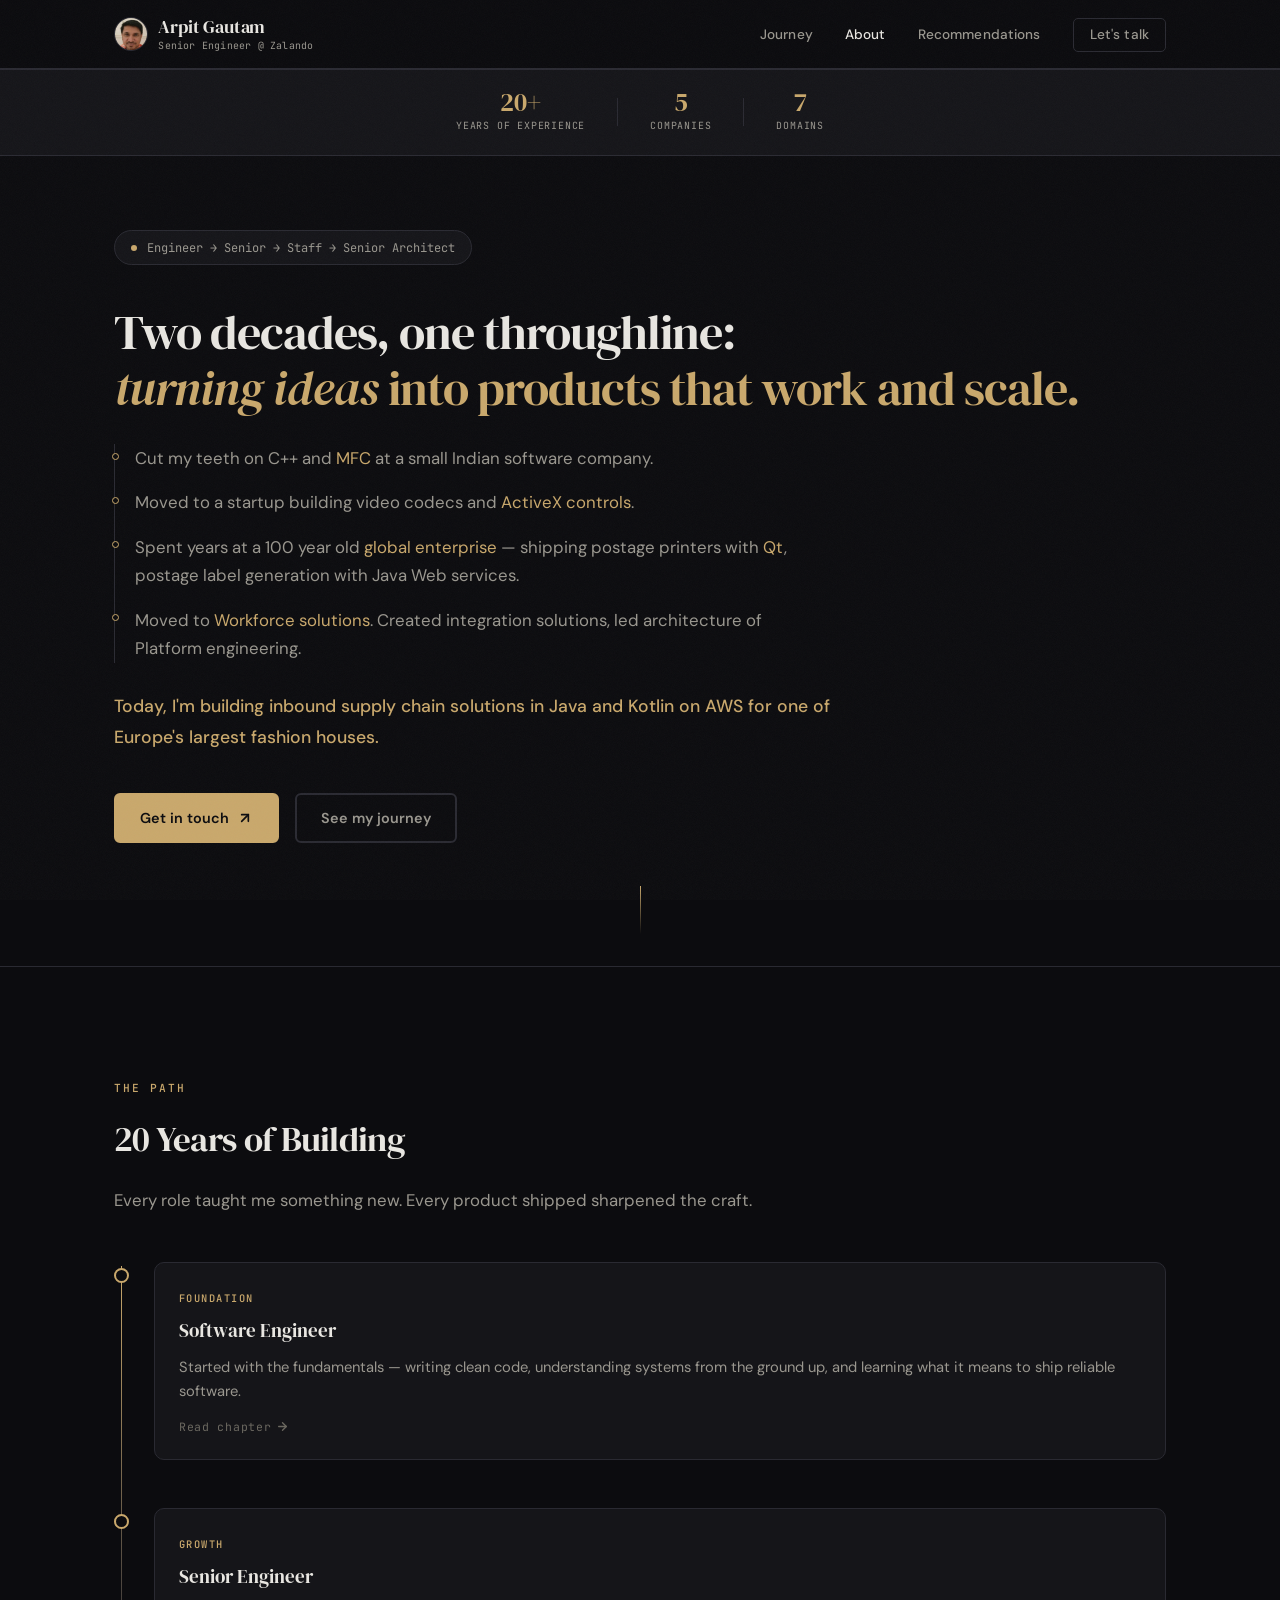
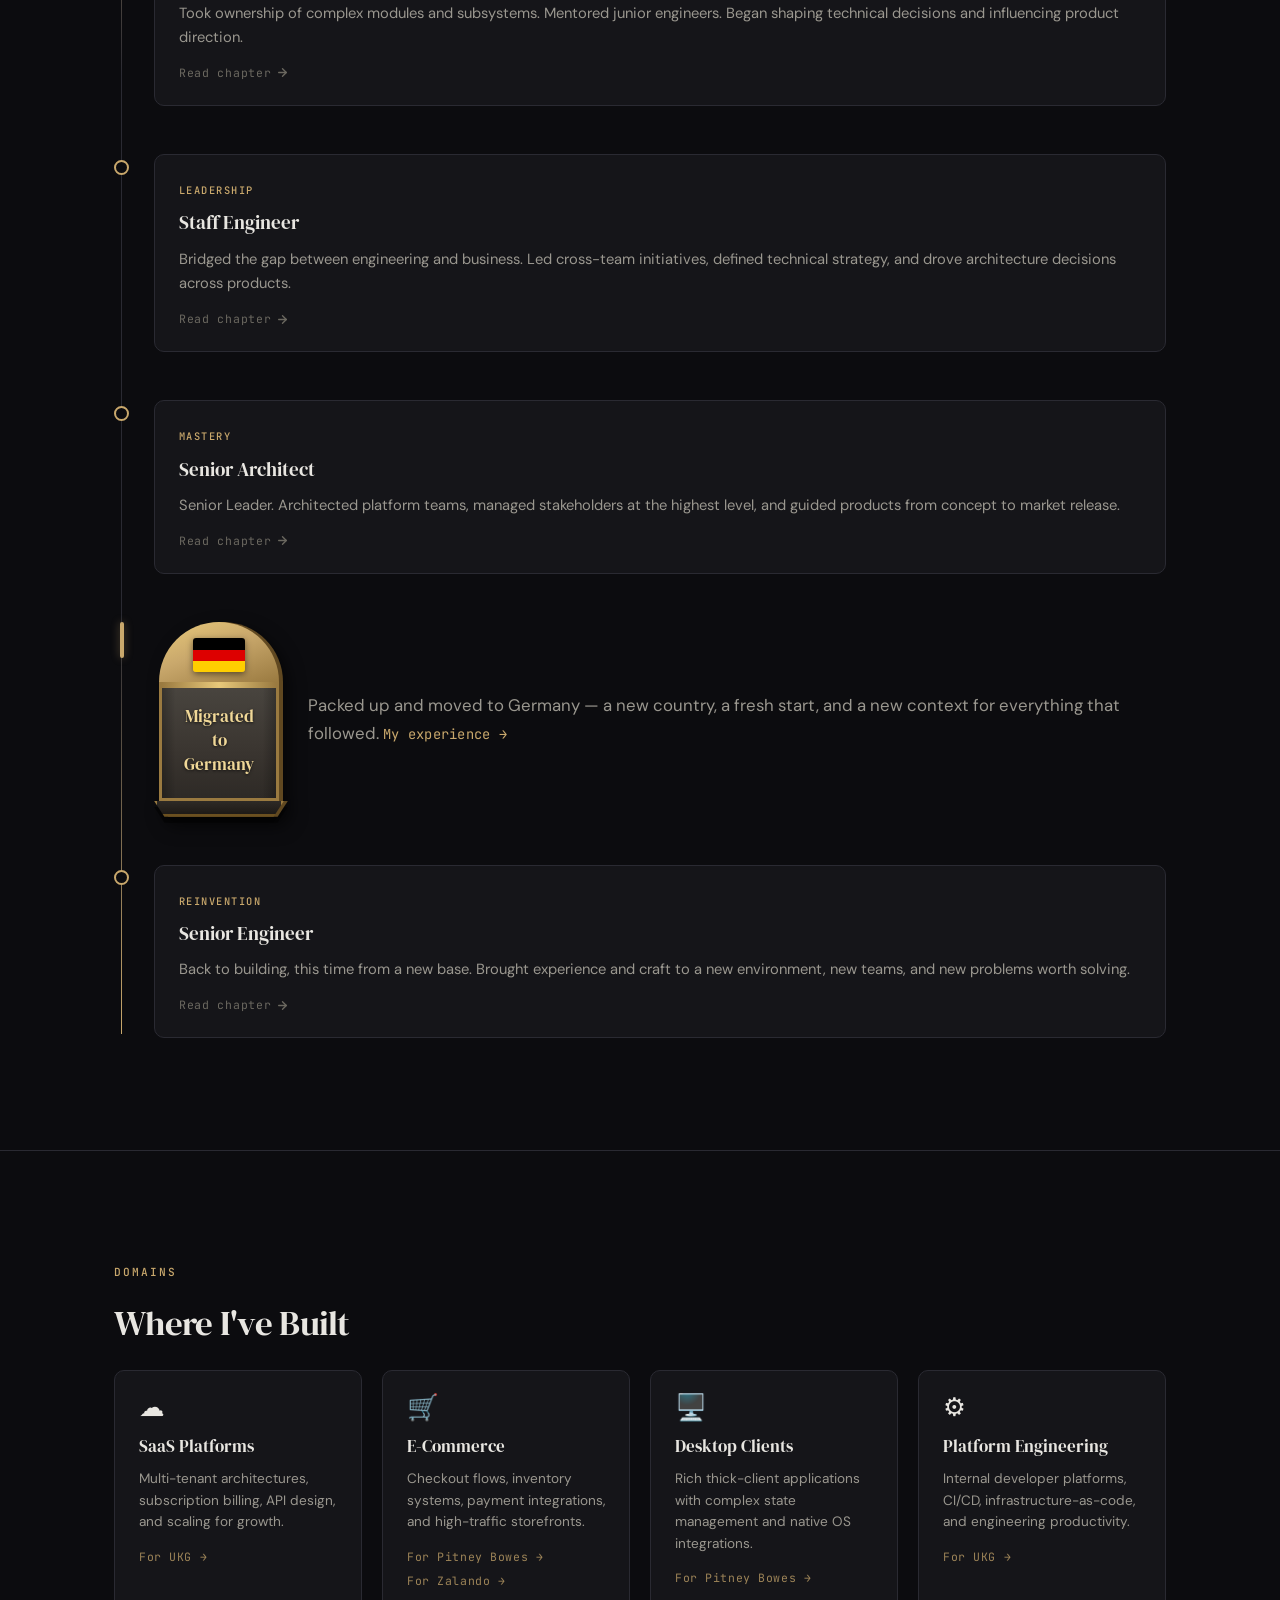
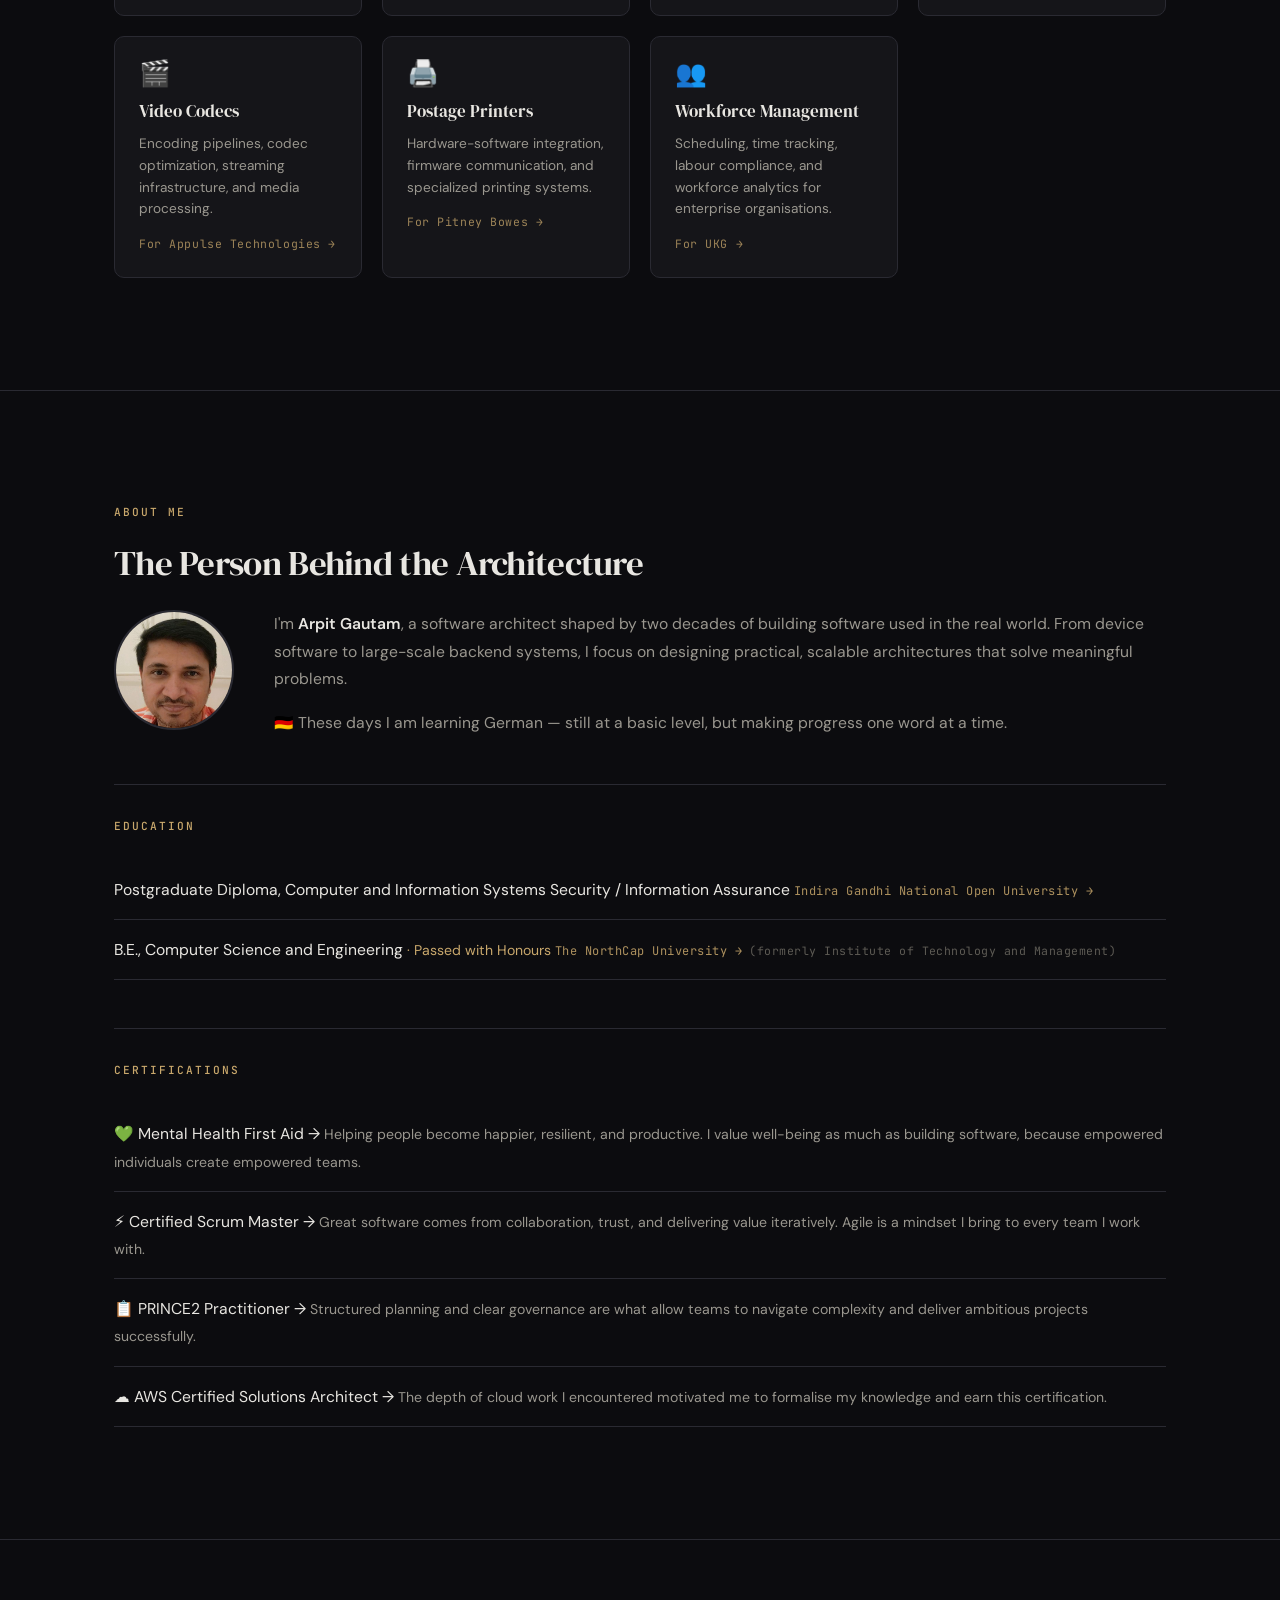
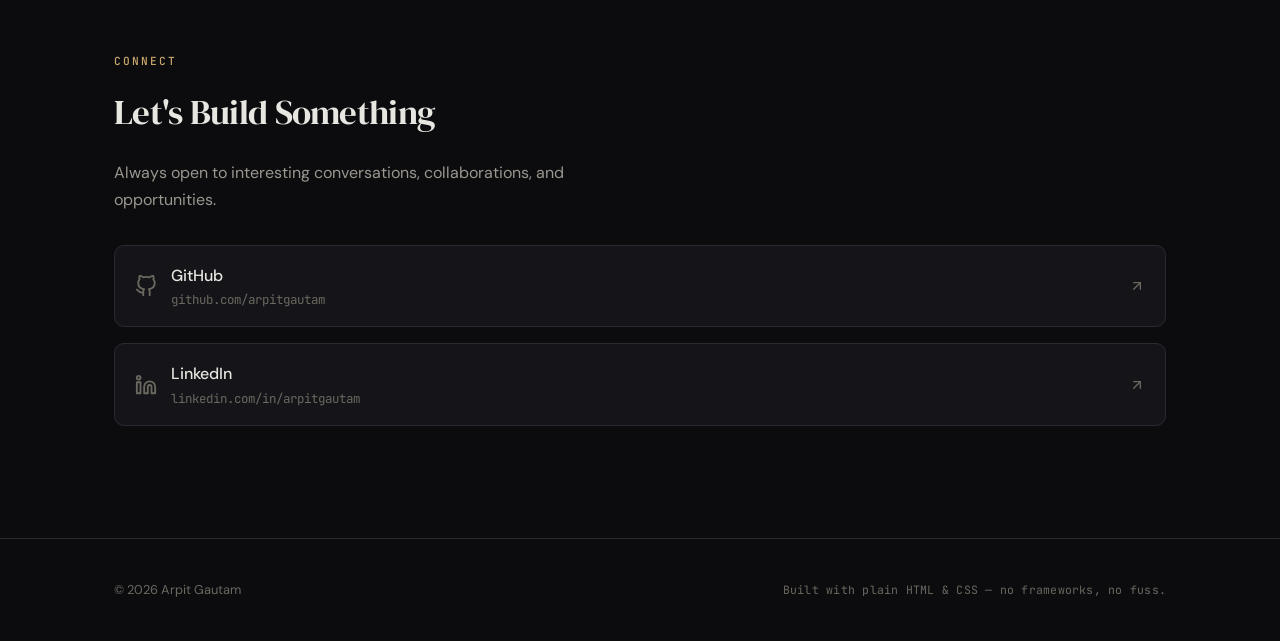
==== index.html @ 644206fd "Portfolio added" ====
<!DOCTYPE html>
<html lang="en">
<head>
  <meta charset="UTF-8" />
  <meta name="viewport" content="width=device-width, initial-scale=1.0" />
  <link rel="icon" type="image/svg+xml" href="favicon.svg" />

  <title>Arpit Gautam — Software Architect & Product Builder</title>
  <meta name="description" content="Two decades of turning ideas into shipped products. SaaS, e-commerce, platform engineering, video codecs, and more. From first commit to C-suite architecture." />

  <!-- Open Graph -->
  <meta property="og:title" content="Arpit Gautam — Software Architect & Product Builder" />
  <meta property="og:description" content="20 years of designing systems, aligning stakeholders, and shipping products across SaaS, e-commerce, platform engineering, and beyond." />
  <meta property="og:type" content="website" />
  <meta property="og:url" content="https://arpitgautam.github.io/" />

  <!-- Fonts -->
  <link rel="preconnect" href="https://fonts.googleapis.com" />
  <link rel="preconnect" href="https://fonts.gstatic.com" crossorigin />
  <link
    href="https://fonts.googleapis.com/css2?family=DM+Serif+Display:ital@0;1&family=DM+Sans:ital,opsz,wght@0,9..40,300..700;1,9..40,300..700&family=JetBrains+Mono:wght@400;500&display=swap"
    rel="stylesheet"
  />

  <link rel="stylesheet" href="style.css" />
</head>
<body>

  <!-- ── Grain overlay for texture ───────────────────────── -->
  <div class="grain" aria-hidden="true"></div>

  <!-- ── Navigation ──────────────────────────────────────── -->
  <nav aria-label="Site navigation">
    <div class="nav-inner">
      <a href="#" class="nav-logo">
        <img src="profilePic.jpeg" alt="Arpit Gautam" class="nav-avatar" />
        <span class="nav-logo-text">
          <span class="nav-logo-name">Arpit Gautam</span>
          <span class="nav-logo-role">Senior Engineer @ Zalando</span>
        </span>
      </a>
      <ul class="nav-links">
        <li><a href="#journey">Journey</a></li>
        <li><a href="#about">About</a></li>
        <li><a href="https://www.linkedin.com/in/arpitgautam/details/recommendations/?detailScreenTabIndex=0" target="_blank" rel="noopener noreferrer">Recommendations</a></li>
        <li><a href="#contact" class="nav-cta">Let's talk</a></li>
      </ul>
    </div>
  </nav>

  <!-- ── Stats Bar ─────────────────────────────────────── -->
  <section class="stats-bar">
    <div class="container stats-inner">
      <div class="stat-item">
        <span class="stat-number">20+</span>
        <span class="stat-label">Years of Experience</span>
      </div>
      <div class="stat-divider" aria-hidden="true"></div>
      <div class="stat-item">
        <span class="stat-number">5</span>
        <span class="stat-label">Companies</span>
      </div>
      <div class="stat-divider" aria-hidden="true"></div>
      <div class="stat-item">
        <span class="stat-number">7</span>
        <span class="stat-label">Domains</span>
      </div>
    </div>
  </section>

  <main>

    <!-- ── Hero ──────────────────────────────────────────── -->
    <section id="hero">
      <div class="container">
        <div class="hero-badge">
          <span class="badge-dot"></span>
          <span>Engineer → Senior → Staff → Senior Architect</span>
        </div>
        <h1 class="hero-name">
          <span class="hero-line hero-line-1">Two decades, one throughline:</span>
          <span class="hero-line hero-line-3"><em>turning ideas</em> into products that work and scale<span class="hero-period">.</span></span>
        </h1>
        <ul class="hero-tagline">
          <li class="tagline-point" style="animation-delay: 0.9s;">Cut my teeth on C++ and <a href="https://learn.microsoft.com/en-us/cpp/mfc/reference/mfc-classes?view=msvc-170" target="_blank" rel="noopener noreferrer">MFC</a> at a small Indian software company.</li>
          <li class="tagline-point" style="animation-delay: 1.8s;">Moved to a startup building video codecs and <a href="https://learn.microsoft.com/en-us/cpp/mfc/mfc-activex-controls?view=msvc-170" target="_blank" rel="noopener noreferrer">ActiveX controls</a>.</li>
          <li class="tagline-point" style="animation-delay: 2.7s;">Spent years at a 100 year old <a href="https://www.pitneybowes.com/in" target="_blank" rel="noopener noreferrer">global enterprise</a> — shipping postage printers with <a href="https://www.qt.io/" target="_blank" rel="noopener noreferrer">Qt</a>, postage label generation with Java Web services.</li>
          <li class="tagline-point" style="animation-delay: 3.6s;">Moved to <a href="https://www.ukg.com/" target="_blank" rel="noopener noreferrer">Workforce solutions</a>. Created integration solutions, led architecture of Platform engineering.</li>
        </ul>
        <p class="hero-tagline-coda tagline-point" style="animation-delay: 4.5s;">Today, I'm building inbound supply chain solutions in Java and Kotlin on AWS for one of Europe's largest fashion houses.</p>
        <div class="hero-actions">
          <a href="#contact" class="btn btn-primary">
            Get in touch
            <svg width="16" height="16" viewBox="0 0 24 24" fill="none" stroke="currentColor" stroke-width="2.5" stroke-linecap="round" stroke-linejoin="round"><line x1="7" y1="17" x2="17" y2="7"/><polyline points="7 7 17 7 17 17"/></svg>
          </a>
          <a href="#journey" class="btn btn-ghost">See my journey</a>
        </div>
      </div>
      <div class="hero-scroll-hint" aria-hidden="true">
        <div class="scroll-line"></div>
      </div>
    </section>

    <!-- ── Journey / Career Timeline ─────────────────────── -->
    <section id="journey">
      <div class="container">
        <p class="section-label">The path</p>
        <h2 class="section-title">20 Years of Building</h2>
        <p class="section-intro">Every role taught me something new. Every product shipped sharpened the craft.</p>

        <div class="timeline">
          <div class="timeline-item">
            <div class="timeline-marker"></div>
            <a href="software-engineer.html" class="timeline-content timeline-content--link">
              <span class="timeline-tag">Foundation</span>
              <h3>Software Engineer</h3>
              <p>Started with the fundamentals — writing clean code, understanding systems from the ground up, and learning what it means to ship reliable software.</p>
              <span class="timeline-read-more">Read chapter <svg width="13" height="13" viewBox="0 0 24 24" fill="none" stroke="currentColor" stroke-width="2.5" stroke-linecap="round" stroke-linejoin="round"><line x1="5" y1="12" x2="19" y2="12"/><polyline points="12 5 19 12 12 19"/></svg></span>
            </a>
          </div>

          <div class="timeline-item">
            <div class="timeline-marker"></div>
            <a href="senior-engineer.html" class="timeline-content timeline-content--link">
              <span class="timeline-tag">Growth</span>
              <h3>Senior Engineer</h3>
              <p>Took ownership of complex modules and subsystems. Mentored junior engineers. Began shaping technical decisions and influencing product direction.</p>
              <span class="timeline-read-more">Read chapter <svg width="13" height="13" viewBox="0 0 24 24" fill="none" stroke="currentColor" stroke-width="2.5" stroke-linecap="round" stroke-linejoin="round"><line x1="5" y1="12" x2="19" y2="12"/><polyline points="12 5 19 12 12 19"/></svg></span>
            </a>
          </div>

          <div class="timeline-item">
            <div class="timeline-marker"></div>
            <a href="staff-engineer.html" class="timeline-content timeline-content--link">
              <span class="timeline-tag">Leadership</span>
              <h3>Staff Engineer</h3>
              <p>Bridged the gap between engineering and business. Led cross-team initiatives, defined technical strategy, and drove architecture decisions across products.</p>
              <span class="timeline-read-more">Read chapter <svg width="13" height="13" viewBox="0 0 24 24" fill="none" stroke="currentColor" stroke-width="2.5" stroke-linecap="round" stroke-linejoin="round"><line x1="5" y1="12" x2="19" y2="12"/><polyline points="12 5 19 12 12 19"/></svg></span>
            </a>
          </div>

          <div class="timeline-item">
            <div class="timeline-marker"></div>
            <a href="senior-architect.html" class="timeline-content timeline-content--link">
              <span class="timeline-tag">Mastery</span>
              <h3>Senior Architect</h3>
              <p>Senior Leader. Architected platform teams, managed stakeholders at the highest level, and guided products from concept to market release.</p>
              <span class="timeline-read-more">Read chapter <svg width="13" height="13" viewBox="0 0 24 24" fill="none" stroke="currentColor" stroke-width="2.5" stroke-linecap="round" stroke-linejoin="round"><line x1="5" y1="12" x2="19" y2="12"/><polyline points="12 5 19 12 12 19"/></svg></span>
            </a>
          </div>

          <div class="timeline-item">
            <div class="timeline-marker timeline-marker--milestone"></div>
            <div class="timeline-milestone">
              <div class="milestone-stone">
                <div class="milestone-stone-cap">
                  <div class="milestone-flag">
                    <div class="flag-stripe flag-black"></div>
                    <div class="flag-stripe flag-red"></div>
                    <div class="flag-stripe flag-gold"></div>
                  </div>
                </div>
                <div class="milestone-stone-body">
                  <span>Migrated</span>
                  <span>to</span>
                  <span>Germany</span>
                </div>
                <div class="milestone-stone-foot"></div>
              </div>
              <p class="milestone-desc">Packed up and moved to Germany — a new country, a fresh start, and a new context for everything that followed. <a href="https://medium.com/@arpit.gautam_96869/migrating-from-india-to-germany-6c5b6daa8269" target="_blank" rel="noopener noreferrer" class="inline-link">My experience →</a></p>
            </div>
          </div>

          <div class="timeline-item">
            <div class="timeline-marker"></div>
            <a href="senior-engineer-de.html" class="timeline-content timeline-content--link">
              <span class="timeline-tag">Reinvention</span>
              <h3>Senior Engineer</h3>
              <p>Back to building, this time from a new base. Brought experience and craft to a new environment, new teams, and new problems worth solving.</p>
              <span class="timeline-read-more">Read chapter <svg width="13" height="13" viewBox="0 0 24 24" fill="none" stroke="currentColor" stroke-width="2.5" stroke-linecap="round" stroke-linejoin="round"><line x1="5" y1="12" x2="19" y2="12"/><polyline points="12 5 19 12 12 19"/></svg></span>
            </a>
          </div>
        </div>
      </div>
    </section>

    <!-- ── Domains ───────────────────────────────────────── -->
    <section id="domains">
      <div class="container">
        <p class="section-label">Domains</p>
        <h2 class="section-title">Where I've Built</h2>
        <div class="domain-grid">
          <div class="domain-card">
            <div class="domain-icon">☁️</div>
            <h3>SaaS Platforms</h3>
            <p>Multi-tenant architectures, subscription billing, API design, and scaling for growth.</p>
            <div class="domain-orgs">
              <a href="https://www.ukg.com/" target="_blank" rel="noopener noreferrer" class="domain-org">For UKG →</a>
            </div>
          </div>
          <div class="domain-card">
            <div class="domain-icon">🛒</div>
            <h3>E-Commerce</h3>
            <p>Checkout flows, inventory systems, payment integrations, and high-traffic storefronts.</p>
            <div class="domain-orgs">
              <a href="https://www.pitneybowes.com/us" target="_blank" rel="noopener noreferrer" class="domain-org">For Pitney Bowes →</a>
              <a href="https://en.zalando.de/men-home/" target="_blank" rel="noopener noreferrer" class="domain-org">For Zalando →</a>
            </div>
          </div>
          <div class="domain-card">
            <div class="domain-icon">🖥️</div>
            <h3>Desktop Clients</h3>
            <p>Rich thick-client applications with complex state management and native OS integrations.</p>
            <div class="domain-orgs">
              <a href="https://www.pitneybowes.com/us" target="_blank" rel="noopener noreferrer" class="domain-org">For Pitney Bowes →</a>
            </div>
          </div>
          <div class="domain-card">
            <div class="domain-icon">⚙️</div>
            <h3>Platform Engineering</h3>
            <p>Internal developer platforms, CI/CD, infrastructure-as-code, and engineering productivity.</p>
            <div class="domain-orgs">
              <a href="https://www.ukg.com/" target="_blank" rel="noopener noreferrer" class="domain-org">For UKG →</a>
            </div>
          </div>
          <div class="domain-card">
            <div class="domain-icon">🎬</div>
            <h3>Video Codecs</h3>
            <p>Encoding pipelines, codec optimization, streaming infrastructure, and media processing.</p>
            <div class="domain-orgs">
              <a href="https://www.linkedin.com/company/appulse-technologies/" target="_blank" rel="noopener noreferrer" class="domain-org">For Appulse Technologies →</a>
            </div>
          </div>
          <div class="domain-card">
            <div class="domain-icon">🖨️</div>
            <h3>Postage Printers</h3>
            <p>Hardware-software integration, firmware communication, and specialized printing systems.</p>
            <div class="domain-orgs">
              <a href="https://www.pitneybowes.com/us" target="_blank" rel="noopener noreferrer" class="domain-org">For Pitney Bowes →</a>
            </div>
          </div>
          <div class="domain-card">
            <div class="domain-icon">👥</div>
            <h3>Workforce Management</h3>
            <p>Scheduling, time tracking, labour compliance, and workforce analytics for enterprise organisations.</p>
            <div class="domain-orgs">
              <a href="https://www.ukg.com/" target="_blank" rel="noopener noreferrer" class="domain-org">For UKG →</a>
            </div>
          </div>
        </div>
      </div>
    </section>

    <!-- ── About ─────────────────────────────────────────── -->
    <section id="about">
      <div class="container">
        <p class="section-label">About me</p>
        <h2 class="section-title">The Person Behind the Architecture</h2>
        <div class="about-grid">

          <img src="profilePic.jpeg" alt="Arpit Gautam" class="about-photo" />

          <div class="about-text">
            <p>
              I'm <strong>Arpit Gautam</strong>, a software architect shaped by two decades of building software used in the real world. From device software to large-scale backend systems, I focus on designing practical, scalable architectures that solve meaningful problems.
            </p>
            <p>
              🇩🇪 These days I am learning German — still at a basic level, but making progress one word at a time.
            </p>
          </div>

        </div>

        <div class="about-education">
          <p class="section-label" style="margin-bottom: 1.5rem;">Education</p>
          <div class="edu-item">
            <div class="edu-meta">
              <span class="edu-degree">Postgraduate Diploma, Computer and Information Systems Security / Information Assurance</span>
              <a href="https://www.ignou.ac.in/schools/programme/PGDIS" target="_blank" rel="noopener noreferrer" class="edu-school">Indira Gandhi National Open University →</a>
            </div>
          </div>
          <div class="edu-item">
            <div class="edu-meta">
              <span class="edu-degree">B.E., Computer Science and Engineering <span class="edu-honours">· Passed with Honours</span></span>
              <a href="https://www.ncuindia.edu/" target="_blank" rel="noopener noreferrer" class="edu-school">The NorthCap University → <span class="edu-formerly">(formerly Institute of Technology and Management)</span></a>
            </div>
          </div>
        </div>

        <div class="about-education">
          <p class="section-label" style="margin-bottom: 1.5rem;">Certifications</p>
          <div class="edu-item">
            <div class="edu-meta">
              <a href="https://www.mhfa-ersthelfer.de/de/" target="_blank" rel="noopener noreferrer" class="edu-degree cert-link">💚 Mental Health First Aid →</a>
              <span class="cert-why">Helping people become happier, resilient, and productive. I value well-being as much as building software, because empowered individuals create empowered teams.</span>
            </div>
          </div>
          <div class="edu-item">
            <div class="edu-meta">
              <a href="https://www.scrumalliance.org/get-certified/scrum-master-track/certified-scrummaster" target="_blank" rel="noopener noreferrer" class="edu-degree cert-link">⚡ Certified Scrum Master →</a>
              <span class="cert-why">Great software comes from collaboration, trust, and delivering value iteratively. Agile is a mindset I bring to every team I work with.</span>
            </div>
          </div>
          <div class="edu-item">
            <div class="edu-meta">
              <a href="https://www.prince2.com/eur/training/prince2/practitioner" target="_blank" rel="noopener noreferrer" class="edu-degree cert-link">📋 PRINCE2 Practitioner →</a>
              <span class="cert-why">Structured planning and clear governance are what allow teams to navigate complexity and deliver ambitious projects successfully.</span>
            </div>
          </div>
          <div class="edu-item">
            <div class="edu-meta">
              <a href="https://aws.amazon.com/de/certification/certified-solutions-architect-associate/" target="_blank" rel="noopener noreferrer" class="edu-degree cert-link">☁️ AWS Certified Solutions Architect →</a>
              <span class="cert-why">The depth of cloud work I encountered motivated me to formalise my knowledge and earn this certification.</span>
            </div>
          </div>
        </div>

      </div>
    </section>

    <!-- ── Contact ───────────────────────────────────────── -->
    <section id="contact">
      <div class="container">
        <p class="section-label">Connect</p>
        <h2 class="section-title">Let's Build Something</h2>
        <p class="contact-intro">
          Always open to interesting conversations, collaborations, and opportunities.
        </p>

        <div class="contact-links">
          <a
            href="https://github.com/arpitgautam"
            target="_blank"
            rel="noopener noreferrer"
            class="contact-link"
          >
            <svg xmlns="http://www.w3.org/2000/svg" width="22" height="22" viewBox="0 0 24 24" fill="none" stroke="currentColor" stroke-width="2" stroke-linecap="round" stroke-linejoin="round" aria-hidden="true">
              <path d="M9 19c-5 1.5-5-2.5-7-3m14 6v-3.87a3.37 3.37 0 0 0-.94-2.61c3.14-.35 6.44-1.54 6.44-7A5.44 5.44 0 0 0 20 4.77 5.07 5.07 0 0 0 19.91 1S18.73.65 16 2.48a13.38 13.38 0 0 0-7 0C6.27.65 5.09 1 5.09 1A5.07 5.07 0 0 0 5 4.77a5.44 5.44 0 0 0-1.5 3.78c0 5.42 3.3 6.61 6.44 7A3.37 3.37 0 0 0 9 18.13V22"/>
            </svg>
            <span class="contact-link-label">
              GitHub
              <span class="contact-link-sub">github.com/arpitgautam</span>
            </span>
            <svg xmlns="http://www.w3.org/2000/svg" width="16" height="16" viewBox="0 0 24 24" fill="none" stroke="currentColor" stroke-width="2" stroke-linecap="round" stroke-linejoin="round" aria-hidden="true" class="arrow-icon">
              <line x1="7" y1="17" x2="17" y2="7"/><polyline points="7 7 17 7 17 17"/>
            </svg>
          </a>

          <a
            href="https://linkedin.com/in/arpitgautam"
            target="_blank"
            rel="noopener noreferrer"
            class="contact-link"
          >
            <svg xmlns="http://www.w3.org/2000/svg" width="22" height="22" viewBox="0 0 24 24" fill="none" stroke="currentColor" stroke-width="2" stroke-linecap="round" stroke-linejoin="round" aria-hidden="true">
              <path d="M16 8a6 6 0 0 1 6 6v7h-4v-7a2 2 0 0 0-2-2 2 2 0 0 0-2 2v7h-4v-7a6 6 0 0 1 6-6z"/>
              <rect x="2" y="9" width="4" height="12"/>
              <circle cx="4" cy="4" r="2"/>
            </svg>
            <span class="contact-link-label">
              LinkedIn
              <span class="contact-link-sub">linkedin.com/in/arpitgautam</span>
            </span>
            <svg xmlns="http://www.w3.org/2000/svg" width="16" height="16" viewBox="0 0 24 24" fill="none" stroke="currentColor" stroke-width="2" stroke-linecap="round" stroke-linejoin="round" aria-hidden="true" class="arrow-icon">
              <line x1="7" y1="17" x2="17" y2="7"/><polyline points="7 7 17 7 17 17"/>
            </svg>
          </a>
        </div>
      </div>
    </section>

  </main>

  <!-- ── Footer ──────────────────────────────────────────── -->
  <footer>
    <div class="container footer-inner">
      <p>© 2026 Arpit Gautam</p>
      <p class="footer-note">Built with plain HTML & CSS — no frameworks, no fuss.</p>
    </div>
  </footer>

  <!-- ── Scroll animations (lightweight, no library) ─────── -->
  <script>
    const observer = new IntersectionObserver(
      (entries) => {
        entries.forEach((entry) => {
          if (entry.isIntersecting) {
            entry.target.classList.add('in-view');
            observer.unobserve(entry.target);
          }
        });
      },
      { threshold: 0.12, rootMargin: '0px 0px -40px 0px' }
    );

    document.querySelectorAll(
      '.timeline-item, .domain-card, .about-grid, .contact-link, .section-title, .section-intro'
    ).forEach((el) => observer.observe(el));

    // Active nav highlight
    const sections = document.querySelectorAll('section[id]');
    const navLinks = document.querySelectorAll('.nav-links a');
    window.addEventListener('scroll', () => {
      const scrollY = window.scrollY + 120;
      sections.forEach((sec) => {
        const top = sec.offsetTop;
        const height = sec.offsetHeight;
        const id = sec.getAttribute('id');
        if (scrollY >= top && scrollY < top + height) {
          navLinks.forEach((link) => {
            link.classList.remove('active');
            if (link.getAttribute('href') === `#${id}`) {
              link.classList.add('active');
            }
          });
        }
      });
    });
  </script>

</body>
</html>
---- style.css ----
/* ============================================================
   PORTFOLIO — arpitgautam.github.io
   Editorial / Refined — Plain CSS, no preprocessor
   ============================================================ */

/* ── Reset & base ─────────────────────────────────────────── */
*, *::before, *::after {
  box-sizing: border-box;
  margin: 0;
  padding: 0;
}

:root {
  --color-bg:       #0c0c0f;
  --color-surface:  #151519;
  --color-border:   #2a2a32;
  --color-text:     #e8e6e1;
  --color-muted:    #9a978f;
  --color-accent:   #c9a86c;
  --color-accent-hover: #dfc08a;
  --color-dim:      #6b6860;

  --font-display: 'DM Serif Display', Georgia, 'Times New Roman', serif;
  --font-body:    'DM Sans', system-ui, -apple-system, sans-serif;
  --font-mono:    'JetBrains Mono', 'Fira Code', monospace;

  --max-width: 1100px;
  --section-gap: 7rem;
}

html {
  scroll-behavior: smooth;
  font-size: 16px;
}

body {
  font-family: var(--font-body);
  background: var(--color-bg);
  color: var(--color-text);
  line-height: 1.7;
  -webkit-font-smoothing: antialiased;
  position: relative;
  overflow-x: hidden;
}

/* ── Grain texture overlay ─────────────────────────────────── */
.grain {
  position: fixed;
  inset: 0;
  z-index: 9999;
  pointer-events: none;
  opacity: 0.035;
  background-image: url("data:image/svg+xml,%3Csvg viewBox='0 0 256 256' xmlns='http://www.w3.org/2000/svg'%3E%3Cfilter id='noise'%3E%3CfeTurbulence type='fractalNoise' baseFrequency='0.9' numOctaves='4' stitchTiles='stitch'/%3E%3C/filter%3E%3Crect width='100%25' height='100%25' filter='url(%23noise)'/%3E%3C/svg%3E");
  background-repeat: repeat;
  background-size: 180px;
}

/* ── Selection ──────────────────────────────────────────────── */
::selection {
  background: var(--color-accent);
  color: var(--color-bg);
}

a {
  color: var(--color-accent);
  text-decoration: none;
  transition: color 0.2s;
}

a:hover {
  color: var(--color-accent-hover);
}

img {
  max-width: 100%;
  display: block;
}

/* ── Layout helpers ────────────────────────────────────────── */
.container {
  width: 100%;
  max-width: var(--max-width);
  margin-inline: auto;
  padding-inline: 1.5rem;
}

/* ── Navigation ────────────────────────────────────────────── */
nav {
  position: sticky;
  top: 0;
  z-index: 100;
  background: rgba(12, 12, 15, 0.88);
  backdrop-filter: blur(12px);
  -webkit-backdrop-filter: blur(12px);
  border-bottom: 1px solid var(--color-border);
}

.nav-inner {
  display: flex;
  align-items: center;
  justify-content: space-between;
  max-width: var(--max-width);
  margin-inline: auto;
  padding: 1rem 1.5rem;
}

.nav-logo {
  display: flex;
  flex-direction: row;
  align-items: center;
  text-decoration: none;
  gap: 0.65rem;
}

.nav-avatar {
  width: 34px;
  height: 34px;
  border-radius: 50%;
  object-fit: cover;
  border: 1.5px solid var(--color-border);
  flex-shrink: 0;
  transition: border-color 0.3s;
}

.nav-logo:hover .nav-avatar {
  border-color: var(--color-accent);
}

.nav-logo-text {
  display: flex;
  flex-direction: column;
  line-height: 1.25;
  gap: 0.1rem;
}

.nav-logo:hover .nav-logo-name {
  color: var(--color-text);
}

.nav-logo-name {
  font-family: var(--font-display);
  font-weight: 400;
  font-size: 1.1rem;
  color: var(--color-text);
  letter-spacing: -0.01em;
}

.nav-logo-role {
  font-family: var(--font-mono);
  font-size: 0.62rem;
  color: var(--color-muted);
  letter-spacing: 0.02em;
}

.nav-links {
  display: flex;
  gap: 2rem;
  list-style: none;
  align-items: center;
}

.nav-links a {
  font-size: 0.85rem;
  font-weight: 500;
  color: var(--color-muted);
  transition: color 0.2s;
  letter-spacing: 0.01em;
}

.nav-links a:hover,
.nav-links a.active {
  color: var(--color-text);
  text-decoration: none;
}

.nav-cta {
  padding: 0.45rem 1rem;
  border: 1px solid var(--color-border);
  border-radius: 5px;
  transition: all 0.2s !important;
}

.nav-cta:hover {
  border-color: var(--color-accent) !important;
  color: var(--color-accent) !important;
}

/* ── Hero ──────────────────────────────────────────────────── */
#hero {
  padding: 4rem 0 var(--section-gap);
  position: relative;
  min-height: 90vh;
  display: flex;
  align-items: center;
}

#hero .container {
  position: relative;
  z-index: 1;
}

.hero-badge {
  display: inline-flex;
  align-items: center;
  gap: 0.6rem;
  font-family: var(--font-mono);
  font-size: 0.75rem;
  color: var(--color-muted);
  background: var(--color-surface);
  border: 1px solid var(--color-border);
  border-radius: 100px;
  padding: 0.4rem 1rem;
  margin-bottom: 2.5rem;
  animation: fadeInUp 0.8s ease both;
}

.badge-dot {
  width: 6px;
  height: 6px;
  border-radius: 50%;
  background: var(--color-accent);
  flex-shrink: 0;
  animation: pulse 2.5s ease-in-out infinite;
}

@keyframes pulse {
  0%, 100% { opacity: 1; }
  50% { opacity: 0.3; }
}

.hero-name {
  font-family: var(--font-display);
  font-size: clamp(1.8rem, 5vw, 3rem);
  font-weight: 400;
  line-height: 1.15;
  letter-spacing: -0.02em;
  color: var(--color-text);
  margin-bottom: 1.75rem;
}

.hero-line {
  display: block;
}

.hero-line-1 {
  animation: fadeInUp 0.7s ease both;
  animation-delay: 0.15s;
}

.hero-line-2 {
  animation: fadeInUp 0.7s ease both;
  animation-delay: 0.3s;
}

.hero-line-3 {
  animation: fadeInUp 0.7s ease both;
  animation-delay: 0.45s;
  color: var(--color-accent);
}

.hero-line-3 em {
  font-style: italic;
}

.hero-line-4 {
  animation: fadeInUp 0.7s ease both;
  animation-delay: 0.6s;
}

.hero-period {
  color: var(--color-accent);
}

@keyframes fadeInUp {
  from {
    opacity: 0;
    transform: translateY(24px);
  }
  to {
    opacity: 1;
    transform: translateY(0);
  }
}

.tagline-point {
  opacity: 0;
  animation: fadeInUp 0.5s ease both;
}

.hero-tagline-coda {
  font-size: 1.1rem;
  max-width: 780px;
  margin-bottom: 2.5rem;
  line-height: 1.75;
  color: var(--color-accent);
  font-weight: 500;
}

.hero-tagline {
  list-style: none;
  padding: 0 0 0 1.25rem;
  border-left: 1px solid var(--color-border);
  font-size: 1.05rem;
  color: var(--color-muted);
  max-width: 680px;
  margin-bottom: 1.75rem;
  display: flex;
  flex-direction: column;
  gap: 1rem;
}

.hero-tagline li {
  position: relative;
  line-height: 1.7;
}

.hero-tagline li::before {
  content: '';
  position: absolute;
  left: calc(-1.25rem - 3px);
  top: 0.52em;
  width: 7px;
  height: 7px;
  border-radius: 50%;
  background: var(--color-bg);
  border: 1.5px solid var(--color-accent);
}

.hero-actions {
  display: flex;
  flex-wrap: wrap;
  gap: 1rem;
  align-items: center;
  animation: fadeInUp 0.7s ease both;
  animation-delay: 0.9s;
}

.btn {
  display: inline-flex;
  align-items: center;
  gap: 0.5rem;
  padding: 0.7rem 1.5rem;
  border-radius: 6px;
  font-size: 0.9rem;
  font-weight: 600;
  font-family: var(--font-body);
  transition: all 0.2s;
  cursor: pointer;
  text-decoration: none;
}

.btn-primary {
  background: var(--color-accent);
  color: var(--color-bg);
  border: 2px solid var(--color-accent);
}

.btn-primary:hover {
  background: var(--color-accent-hover);
  border-color: var(--color-accent-hover);
  color: var(--color-bg);
  text-decoration: none;
  transform: translateY(-1px);
}

.btn-ghost {
  background: transparent;
  color: var(--color-muted);
  border: 2px solid var(--color-border);
}

.btn-ghost:hover {
  border-color: var(--color-muted);
  color: var(--color-text);
  text-decoration: none;
}

/* Scroll hint */
.hero-scroll-hint {
  position: absolute;
  bottom: 2rem;
  left: 50%;
  transform: translateX(-50%);
  animation: fadeInUp 0.7s ease both;
  animation-delay: 1.3s;
}

.scroll-line {
  width: 1px;
  height: 48px;
  background: linear-gradient(to bottom, var(--color-accent), transparent);
  animation: scrollDrift 2s ease-in-out infinite;
}

@keyframes scrollDrift {
  0%, 100% { opacity: 0.5; transform: scaleY(0.6); transform-origin: top; }
  50% { opacity: 1; transform: scaleY(1); transform-origin: top; }
}

/* ── Section base ──────────────────────────────────────────── */
section {
  padding: var(--section-gap) 0;
}

section + section {
  border-top: 1px solid var(--color-border);
}

.section-label {
  font-family: var(--font-mono);
  font-size: 0.7rem;
  font-weight: 500;
  letter-spacing: 0.18em;
  text-transform: uppercase;
  color: var(--color-accent);
  margin-bottom: 0.75rem;
}

.section-title {
  font-family: var(--font-display);
  font-size: clamp(1.6rem, 4vw, 2.2rem);
  font-weight: 400;
  letter-spacing: -0.02em;
  color: var(--color-text);
  margin-bottom: 1rem;
  opacity: 0;
  transform: translateY(20px);
  transition: all 0.6s cubic-bezier(0.22, 1, 0.36, 1);
}

.section-title.in-view {
  opacity: 1;
  transform: translateY(0);
}

.section-intro {
  color: var(--color-muted);
  font-size: 1.05rem;
  margin-bottom: 3rem;
  opacity: 0;
  transform: translateY(16px);
  transition: all 0.6s cubic-bezier(0.22, 1, 0.36, 1) 0.1s;
}

.section-intro.in-view {
  opacity: 1;
  transform: translateY(0);
}

/* ── Timeline ──────────────────────────────────────────────── */
.timeline {
  position: relative;
  padding-left: 2.5rem;
}

.timeline::before {
  content: '';
  position: absolute;
  left: 7px;
  top: 4px;
  bottom: 4px;
  width: 1px;
  background: linear-gradient(
    to bottom,
    var(--color-accent),
    var(--color-border) 30%,
    var(--color-border) 70%,
    var(--color-accent)
  );
}

.timeline-item {
  position: relative;
  margin-bottom: 3rem;
  opacity: 0;
  transform: translateX(-16px);
  transition: all 0.6s cubic-bezier(0.22, 1, 0.36, 1);
}

.timeline-item.in-view {
  opacity: 1;
  transform: translateX(0);
}

.timeline-item:nth-child(1).in-view { transition-delay: 0s; }
.timeline-item:nth-child(2).in-view { transition-delay: 0.12s; }
.timeline-item:nth-child(3).in-view { transition-delay: 0.24s; }
.timeline-item:nth-child(4).in-view { transition-delay: 0.36s; }
.timeline-item:nth-child(5).in-view { transition-delay: 0.48s; }
.timeline-item:nth-child(6).in-view { transition-delay: 0.60s; }

.timeline-item:last-child {
  margin-bottom: 0;
}

.timeline-marker {
  position: absolute;
  left: -2.5rem;
  top: 0.35rem;
  width: 15px;
  height: 15px;
  border-radius: 50%;
  background: var(--color-bg);
  border: 2px solid var(--color-accent);
  z-index: 1;
  transition: background 0.2s;
}

.timeline-item:hover .timeline-marker {
  background: var(--color-accent);
}

.timeline-content {
  padding: 1.25rem 1.5rem;
  background: var(--color-surface);
  border: 1px solid var(--color-border);
  border-radius: 10px;
  transition: border-color 0.2s, transform 0.2s;
}

.timeline-content:hover {
  border-color: var(--color-accent);
  transform: translateX(4px);
}

.timeline-content--link {
  display: block;
  text-decoration: none;
  color: inherit;
  cursor: pointer;
}

.timeline-read-more {
  display: inline-flex;
  align-items: center;
  gap: 0.3rem;
  margin-top: 0.85rem;
  font-family: var(--font-mono);
  font-size: 0.72rem;
  letter-spacing: 0.06em;
  color: var(--color-dim);
  transition: color 0.2s;
}

.timeline-content--link:hover .timeline-read-more {
  color: var(--color-accent);
}

/* ── Milestone variant ─────────────────────────────────────── */
.timeline-marker--milestone {
  width: 4px;
  height: 36px;
  border-radius: 2px;
  transform: none;
  background: var(--color-accent);
  border: none;
  left: calc(-2.5rem + 5.5px);
  top: 0;
  box-shadow: 0 0 8px rgba(201, 168, 108, 0.4);
}

.timeline-milestone {
  display: flex;
  align-items: center;
  gap: 1.5rem;
  padding: 0;
  background: none;
  border: none;
  border-radius: 0;
}

/* ── The stone shape ───────────────────────────────────────── */
.milestone-stone {
  flex-shrink: 0;
  display: flex;
  flex-direction: column;
  align-items: center;
  filter:
    drop-shadow(4px 0 0 rgba(120, 90, 40, 0.8))
    drop-shadow(0 6px 0 rgba(0, 0, 0, 0.5))
    drop-shadow(6px 6px 8px rgba(0, 0, 0, 0.6));
}

/* Rounded dome top */
.milestone-stone-cap {
  width: 120px;
  height: 60px;
  background: linear-gradient(160deg, #e8c97a 0%, #c9a86c 45%, #9a7a40 100%);
  border-radius: 60px 60px 0 0;
  display: flex;
  align-items: center;
  justify-content: center;
  overflow: hidden;
}

.milestone-flag {
  width: 52px;
  height: 34px;
  display: flex;
  flex-direction: column;
  border-radius: 3px;
  overflow: hidden;
  box-shadow: 0 2px 6px rgba(0,0,0,0.5);
  margin-top: 6px;
}

.flag-stripe {
  flex: 1;
}

.flag-black  { background: #000000; }
.flag-red    { background: #DD0000; }
.flag-gold   { background: #FFCE00; }

/* Stone body — concrete-like with painted bands */
.milestone-stone-body {
  width: 120px;
  background:
    linear-gradient(to right, rgba(0,0,0,0.25) 0%, transparent 12%, transparent 88%, rgba(0,0,0,0.25) 100%),
    linear-gradient(to bottom, #4a4640 0%, #3a3530 60%, #2e2a26 100%);
  border-left: 3px solid #9a7a40;
  border-right: 3px solid #9a7a40;
  border-bottom: 3px solid #9a7a40;
  padding: 1.4rem 0.75rem 1.25rem;
  display: flex;
  flex-direction: column;
  align-items: center;
  gap: 0;
  position: relative;
}

/* Painted stripe below the dome */
.milestone-stone-body::before {
  content: '';
  position: absolute;
  top: 0;
  left: 0;
  right: 0;
  height: 6px;
  background: linear-gradient(to right, #9a7a40, #e8c97a, #9a7a40);
}

.milestone-stone-body span {
  font-family: var(--font-display);
  font-size: 1.05rem;
  color: #f0d898;
  line-height: 1.45;
  text-align: center;
  text-shadow: 0 1px 3px rgba(0,0,0,0.7);
}

/* Tapered base — like a stone sitting in dirt */
.milestone-stone-foot {
  width: 130px;
  height: 16px;
  background: linear-gradient(to bottom, #2e2a26, #1e1a16);
  border-left: 3px solid #9a7a40;
  border-right: 3px solid #9a7a40;
  border-bottom: 3px solid #6b5020;
  clip-path: polygon(0 0, 100% 0, 92% 100%, 8% 100%);
}

.milestone-desc {
  font-size: 1.05rem;
  color: var(--color-muted);
  line-height: 1.7;
}

.inline-link {
  color: var(--color-accent);
  text-decoration: none;
  font-family: var(--font-mono);
  font-size: 0.82em;
  letter-spacing: 0.02em;
  white-space: nowrap;
  transition: opacity 0.2s;
}

.inline-link:hover {
  opacity: 0.75;
}

.timeline-tag {
  font-family: var(--font-mono);
  font-size: 0.65rem;
  font-weight: 500;
  letter-spacing: 0.14em;
  text-transform: uppercase;
  color: var(--color-accent);
  display: inline-block;
  margin-bottom: 0.4rem;
}

.timeline-content h3 {
  font-family: var(--font-display);
  font-size: 1.2rem;
  font-weight: 400;
  color: var(--color-text);
  margin-bottom: 0.5rem;
}

.timeline-content p {
  font-size: 0.92rem;
  color: var(--color-muted);
  line-height: 1.65;
}

/* ── Stats Bar ─────────────────────────────────────────────── */
.stats-bar {
  border-top: 1px solid var(--color-border);
  border-bottom: 1px solid var(--color-border);
  background: var(--color-surface);
  padding: 1.25rem 0;
}

.stats-inner {
  display: flex;
  align-items: center;
  justify-content: center;
  flex-wrap: wrap;
  gap: 0;
}

.stat-item {
  display: flex;
  flex-direction: column;
  align-items: center;
  gap: 0.15rem;
  padding: 0 2rem;
  text-align: center;
}

.stat-number {
  font-family: var(--font-display);
  font-size: clamp(1.2rem, 2.5vw, 1.6rem);
  color: var(--color-accent);
  line-height: 1;
}

.stat-label {
  font-family: var(--font-mono);
  font-size: 0.62rem;
  letter-spacing: 0.08em;
  text-transform: uppercase;
  color: var(--color-muted);
}

.stat-divider {
  width: 1px;
  height: 1.75rem;
  background: var(--color-border);
  flex-shrink: 0;
}

@media (max-width: 600px) {
  .stats-inner {
    gap: 1.5rem;
  }
  .stat-item {
    padding: 0 1.5rem;
  }
  .stat-divider {
    display: none;
  }
}

/* ── Domains ───────────────────────────────────────────────── */
.domain-grid {
  display: grid;
  grid-template-columns: repeat(auto-fill, minmax(230px, 1fr));
  gap: 1.25rem;
}

.domain-card {
  padding: 1.5rem;
  background: var(--color-surface);
  border: 1px solid var(--color-border);
  border-radius: 10px;
  transition: all 0.3s cubic-bezier(0.22, 1, 0.36, 1);
  opacity: 0;
  transform: translateY(20px);
}

.domain-card.in-view {
  opacity: 1;
  transform: translateY(0);
}

.domain-card:nth-child(1).in-view { transition-delay: 0s; }
.domain-card:nth-child(2).in-view { transition-delay: 0.06s; }
.domain-card:nth-child(3).in-view { transition-delay: 0.12s; }
.domain-card:nth-child(4).in-view { transition-delay: 0.18s; }
.domain-card:nth-child(5).in-view { transition-delay: 0.24s; }
.domain-card:nth-child(6).in-view { transition-delay: 0.30s; }

.domain-card:hover {
  border-color: var(--color-accent);
  transform: translateY(-3px);
}

.domain-icon {
  font-size: 1.6rem;
  margin-bottom: 0.75rem;
  line-height: 1;
}

.domain-card h3 {
  font-family: var(--font-display);
  font-size: 1.05rem;
  font-weight: 400;
  color: var(--color-text);
  margin-bottom: 0.4rem;
}

.domain-card p {
  font-size: 0.85rem;
  color: var(--color-muted);
  line-height: 1.6;
}

.domain-orgs {
  display: flex;
  flex-direction: column;
  gap: 0.3rem;
  margin-top: 0.85rem;
}

.domain-org {
  display: inline-block;
  font-family: var(--font-mono);
  font-size: 0.72rem;
  letter-spacing: 0.05em;
  color: var(--color-accent);
  text-decoration: none;
  opacity: 0.75;
  transition: opacity 0.2s;
}

.domain-org:hover {
  opacity: 1;
}

/* ── About ─────────────────────────────────────────────────── */
.about-grid {
  display: grid;
  grid-template-columns: 1fr;
  gap: 2.5rem;
  align-items: start;
  opacity: 0;
  transform: translateY(20px);
  transition: all 0.6s cubic-bezier(0.22, 1, 0.36, 1);
}

.about-grid.in-view {
  opacity: 1;
  transform: translateY(0);
}

@media (min-width: 600px) {
  .about-grid {
    grid-template-columns: auto 1fr;
  }
}

.about-photo {
  width: 120px;
  height: 120px;
  border-radius: 50%;
  object-fit: cover;
  border: 2px solid var(--color-border);
  flex-shrink: 0;
  transition: border-color 0.3s;
}

.about-photo:hover {
  border-color: var(--color-accent);
}

.about-photo-placeholder {
  width: 120px;
  height: 120px;
  border-radius: 50%;
  background: var(--color-surface);
  border: 2px solid var(--color-border);
  display: flex;
  align-items: center;
  justify-content: center;
  flex-shrink: 0;
  transition: border-color 0.3s;
}

.about-photo-placeholder span {
  font-family: var(--font-display);
  font-size: 1.8rem;
  color: var(--color-accent);
}

.about-photo-placeholder:hover {
  border-color: var(--color-accent);
}

.about-text p {
  color: var(--color-muted);
  margin-bottom: 1rem;
  font-size: 0.98rem;
  line-height: 1.75;
}

.about-text p:last-child {
  margin-bottom: 0;
}

.about-text strong {
  color: var(--color-text);
  font-weight: 600;
}

.text-ul {
  text-decoration: underline;
  text-decoration-color: var(--color-accent);
  text-underline-offset: 3px;
}

.about-list {
  list-style: none;
  padding: 0;
  margin: 0 0 1rem;
  display: flex;
  flex-direction: column;
  gap: 0.75rem;
}

.about-list li {
  color: var(--color-muted);
  font-size: 0.98rem;
  line-height: 1.75;
  padding-left: 1.25rem;
  position: relative;
}

.about-list li::before {
  content: '—';
  position: absolute;
  left: 0;
  color: var(--color-accent);
  font-family: var(--font-mono);
  font-size: 0.82rem;
}

/* ── Education ─────────────────────────────────────────────── */
.about-education {
  margin-top: 3rem;
  padding-top: 2rem;
  border-top: 1px solid var(--color-border);
}

.edu-item {
  display: flex;
  flex-direction: column;
  gap: 0.3rem;
  padding: 1rem 0;
  border-bottom: 1px solid var(--color-border);
}

.edu-degree {
  font-size: 0.98rem;
  color: var(--color-text);
  line-height: 1.5;
}

.edu-school {
  font-family: var(--font-mono);
  font-size: 0.75rem;
  color: var(--color-accent);
  letter-spacing: 0.04em;
  text-decoration: none;
  opacity: 0.85;
  transition: opacity 0.2s;
}

.edu-school:hover {
  opacity: 1;
}

.edu-honours {
  color: var(--color-accent);
  font-size: 0.88rem;
}

.edu-formerly {
  color: var(--color-dim);
  font-size: 0.72rem;
}

.cert-link {
  text-decoration: none;
  color: var(--color-text);
  transition: color 0.2s;
}

.cert-link:hover {
  color: var(--color-accent);
}

.cert-why {
  font-size: 0.88rem;
  color: var(--color-muted);
  line-height: 1.6;
  margin-top: 0.25rem;
}

/* ── Contact ───────────────────────────────────────────────── */
.contact-intro {
  color: var(--color-muted);
  margin-bottom: 2rem;
  max-width: 480px;
}

.contact-links {
  display: flex;
  flex-direction: column;
  gap: 1rem;
}

.contact-link {
  display: flex;
  align-items: center;
  gap: 0.85rem;
  padding: 1rem 1.25rem;
  border: 1px solid var(--color-border);
  border-radius: 10px;
  color: var(--color-text);
  font-weight: 500;
  transition: all 0.25s cubic-bezier(0.22, 1, 0.36, 1);
  background: var(--color-surface);
  opacity: 0;
  transform: translateY(12px);
}

.contact-link.in-view {
  opacity: 1;
  transform: translateY(0);
}

.contact-link:nth-child(2).in-view {
  transition-delay: 0.08s;
}

.contact-link:hover {
  border-color: var(--color-accent);
  color: var(--color-accent);
  text-decoration: none;
  transform: translateX(4px);
}

.contact-link svg {
  flex-shrink: 0;
  color: var(--color-dim);
  transition: color 0.2s;
}

.contact-link:hover svg {
  color: var(--color-accent);
}

.contact-link-label {
  flex: 1;
  display: flex;
  flex-direction: column;
}

.contact-link-sub {
  font-size: 0.78rem;
  font-weight: 400;
  color: var(--color-dim);
  font-family: var(--font-mono);
}

.arrow-icon {
  transition: transform 0.2s;
}

.contact-link:hover .arrow-icon {
  transform: translate(2px, -2px);
}

/* ── Footer ────────────────────────────────────────────────── */
footer {
  border-top: 1px solid var(--color-border);
  padding: 2.5rem 0;
}

.footer-inner {
  display: flex;
  align-items: center;
  justify-content: space-between;
  color: var(--color-dim);
  font-size: 0.8rem;
}

.footer-note {
  font-family: var(--font-mono);
  font-size: 0.72rem;
  letter-spacing: 0.02em;
}

/* ── Responsive ────────────────────────────────────────────── */
@media (max-width: 600px) {
  :root {
    --section-gap: 5rem;
  }

  .nav-links {
    gap: 1.25rem;
  }

  #hero {
    padding-top: 5rem;
    min-height: auto;
  }

  .hero-actions {
    flex-direction: column;
    align-items: stretch;
  }

  .btn {
    width: 100%;
    justify-content: center;
  }

  .domain-grid {
    grid-template-columns: 1fr;
  }

  .footer-inner {
    flex-direction: column;
    gap: 0.5rem;
    text-align: center;
  }

  .hero-scroll-hint {
    display: none;
  }

  .timeline {
    padding-left: 2rem;
  }
}
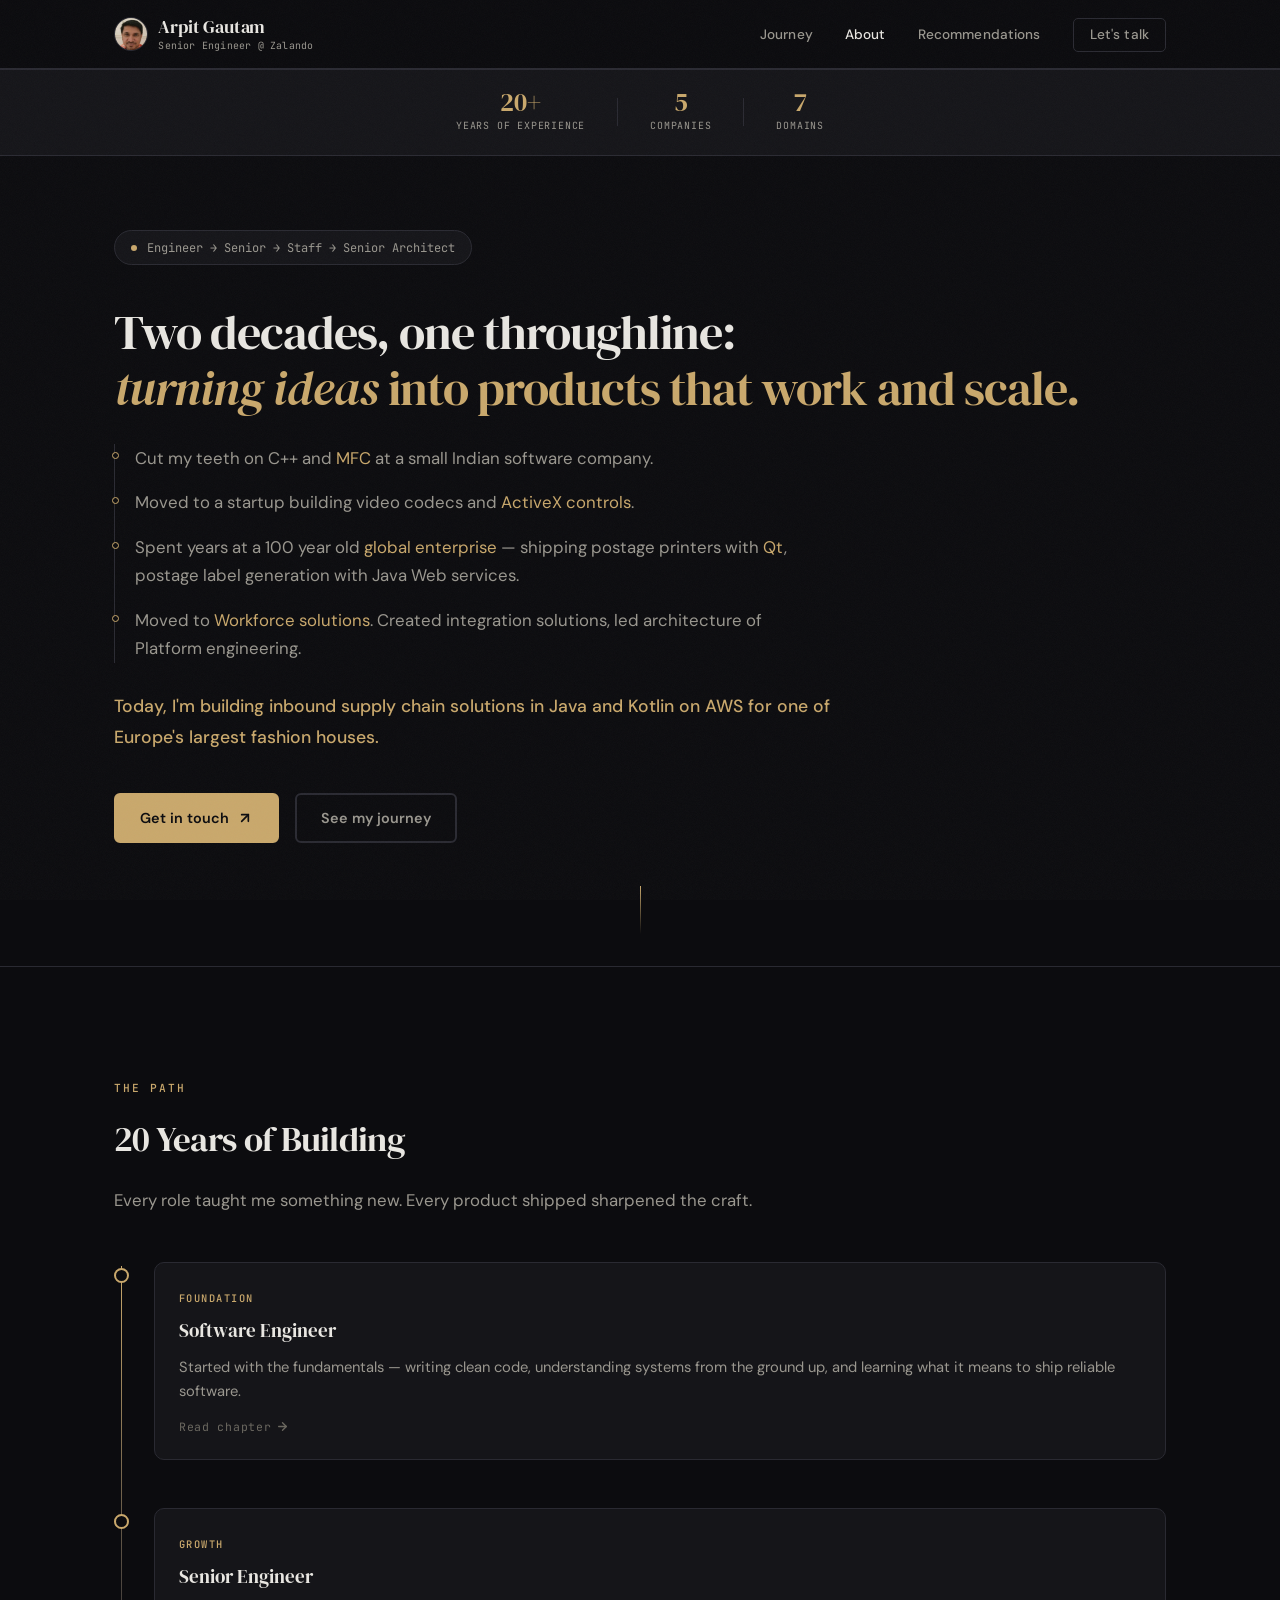
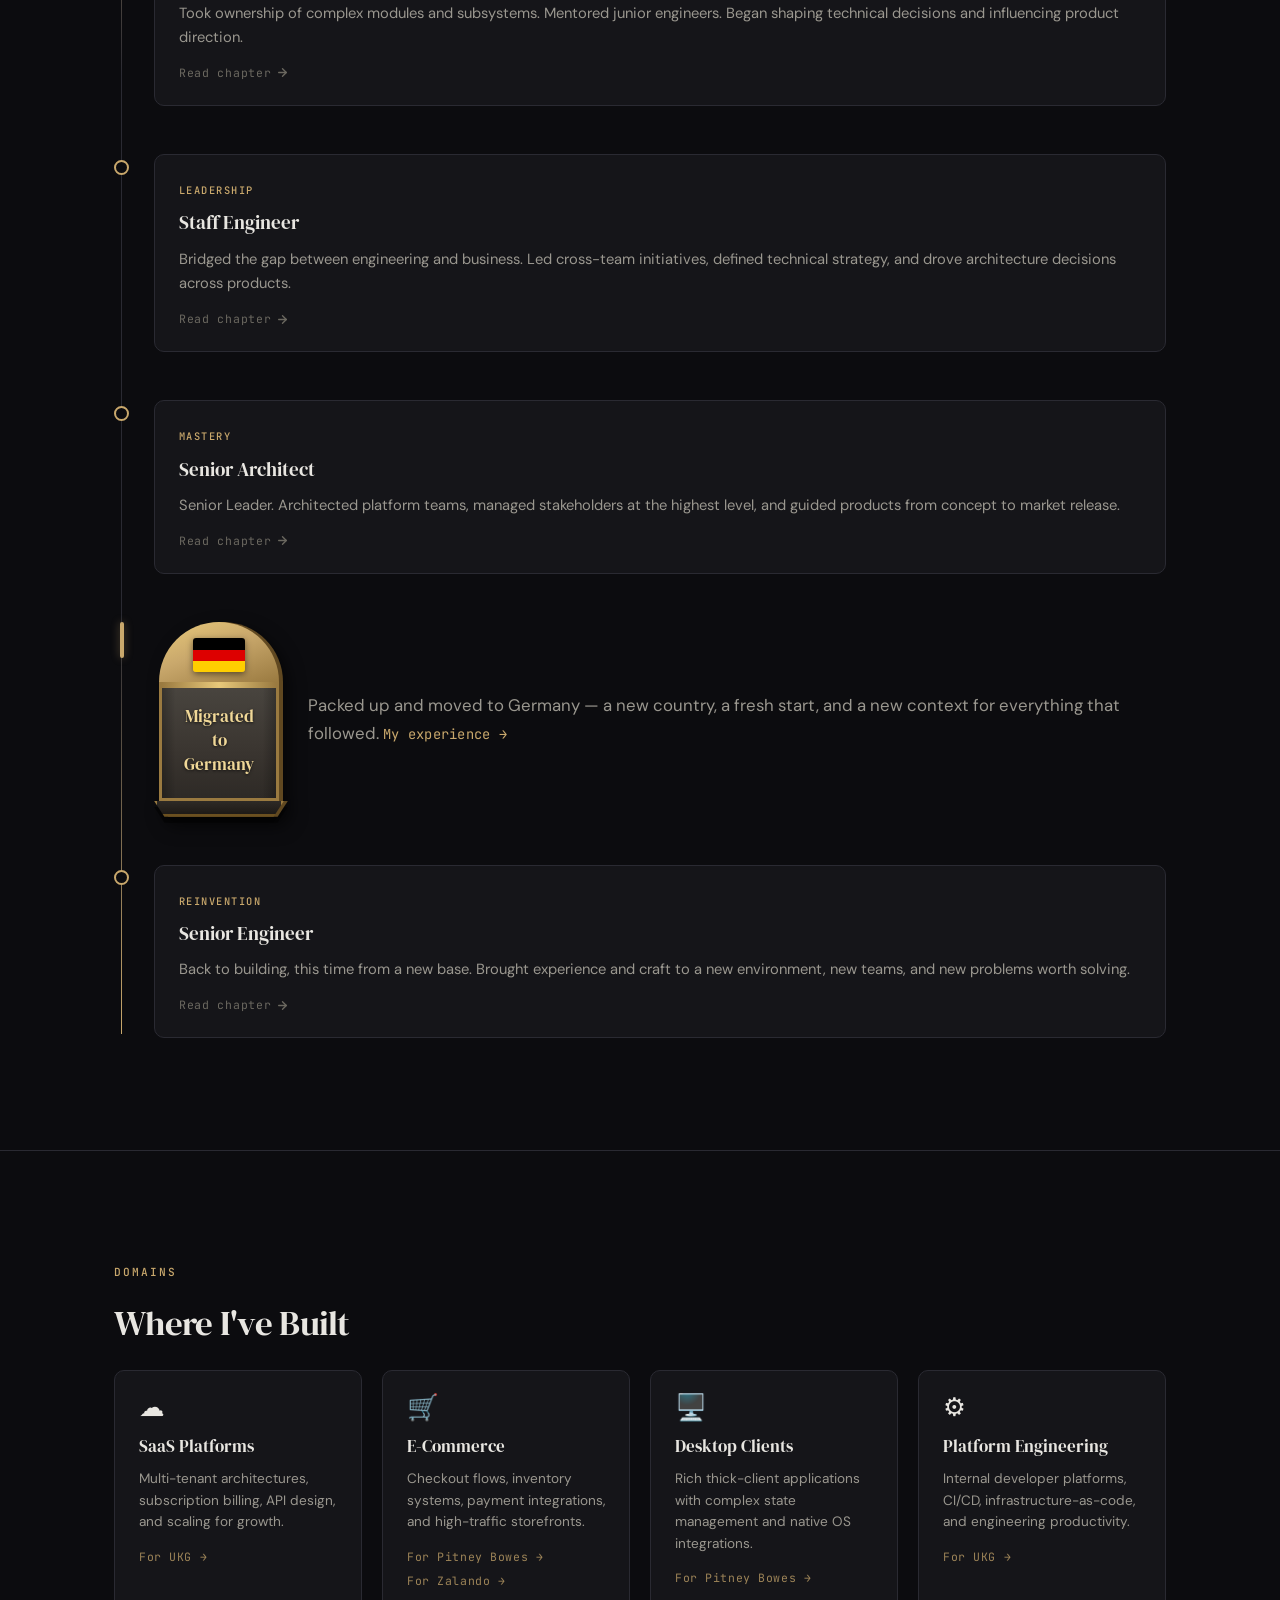
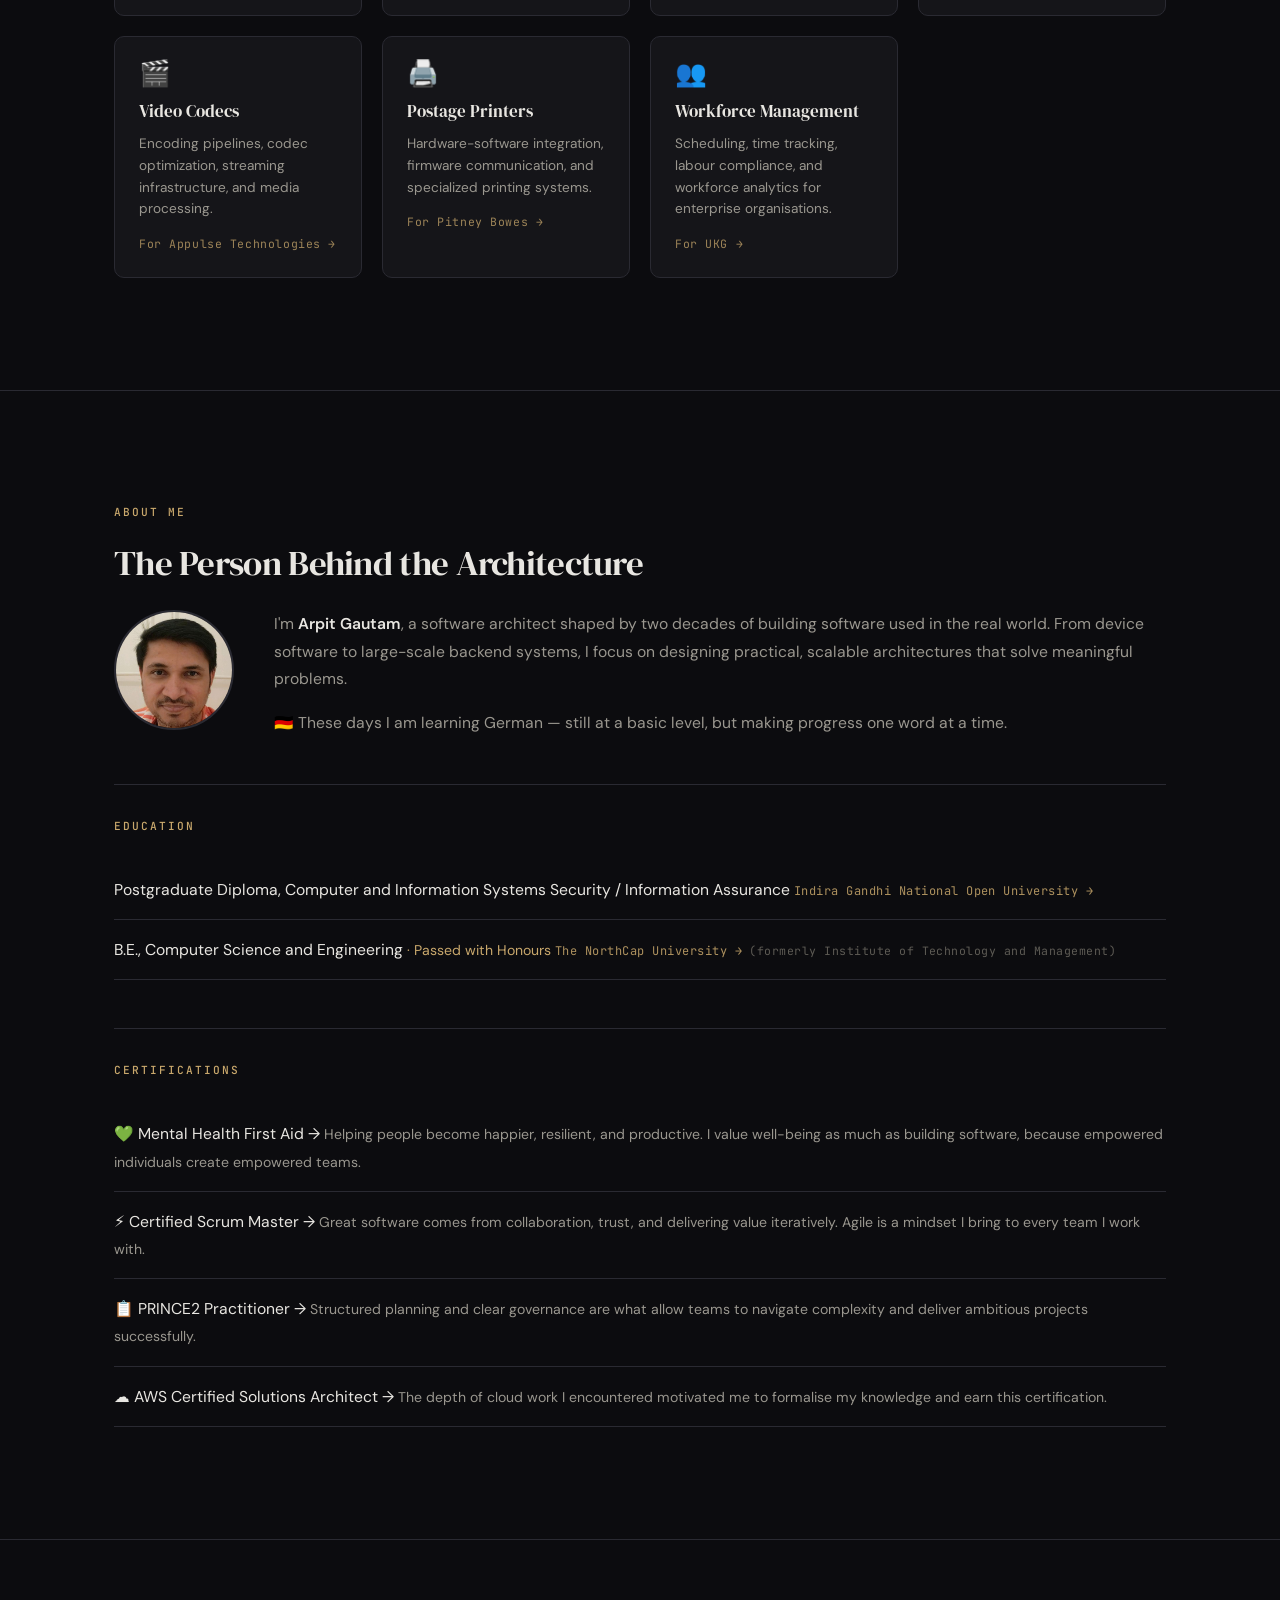
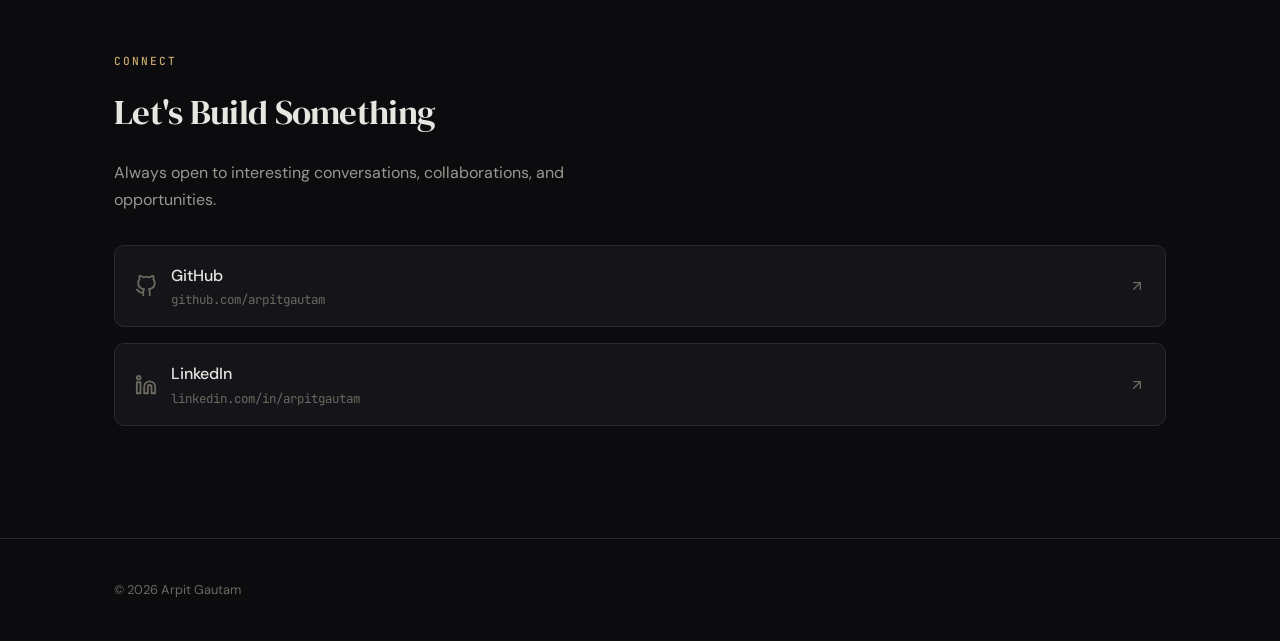
==== commit dd7d82a9: "fixing mobile layout" ====
--- a/index.html
+++ b/index.html
@@ -375,7 +375,6 @@
   <footer>
     <div class="container footer-inner">
       <p>© 2026 Arpit Gautam</p>
-      <p class="footer-note">Built with plain HTML & CSS — no frameworks, no fuss.</p>
     </div>
   </footer>
 
--- a/style.css
+++ b/style.css
@@ -31,6 +31,7 @@
 html {
   scroll-behavior: smooth;
   font-size: 16px;
+  overflow-x: hidden;
 }
 
 body {
@@ -754,10 +755,12 @@
 
 @media (max-width: 600px) {
   .stats-inner {
-    gap: 1.5rem;
+    gap: 1.25rem 0;
+    flex-wrap: wrap;
   }
   .stat-item {
-    padding: 0 1.5rem;
+    flex-basis: 50%;
+    padding: 0.5rem 0;
   }
   .stat-divider {
     display: none;
@@ -1110,8 +1113,25 @@
     --section-gap: 5rem;
   }
 
+  .nav-inner {
+    flex-wrap: wrap;
+    gap: 0.5rem;
+    padding: 0.75rem 1.5rem;
+  }
+
+  .nav-logo-role {
+    display: none;
+  }
+
   .nav-links {
-    gap: 1.25rem;
+    width: 100%;
+    gap: 1rem;
+    flex-wrap: wrap;
+    justify-content: flex-start;
+  }
+
+  .nav-links a {
+    font-size: 0.78rem;
   }
 
   #hero {
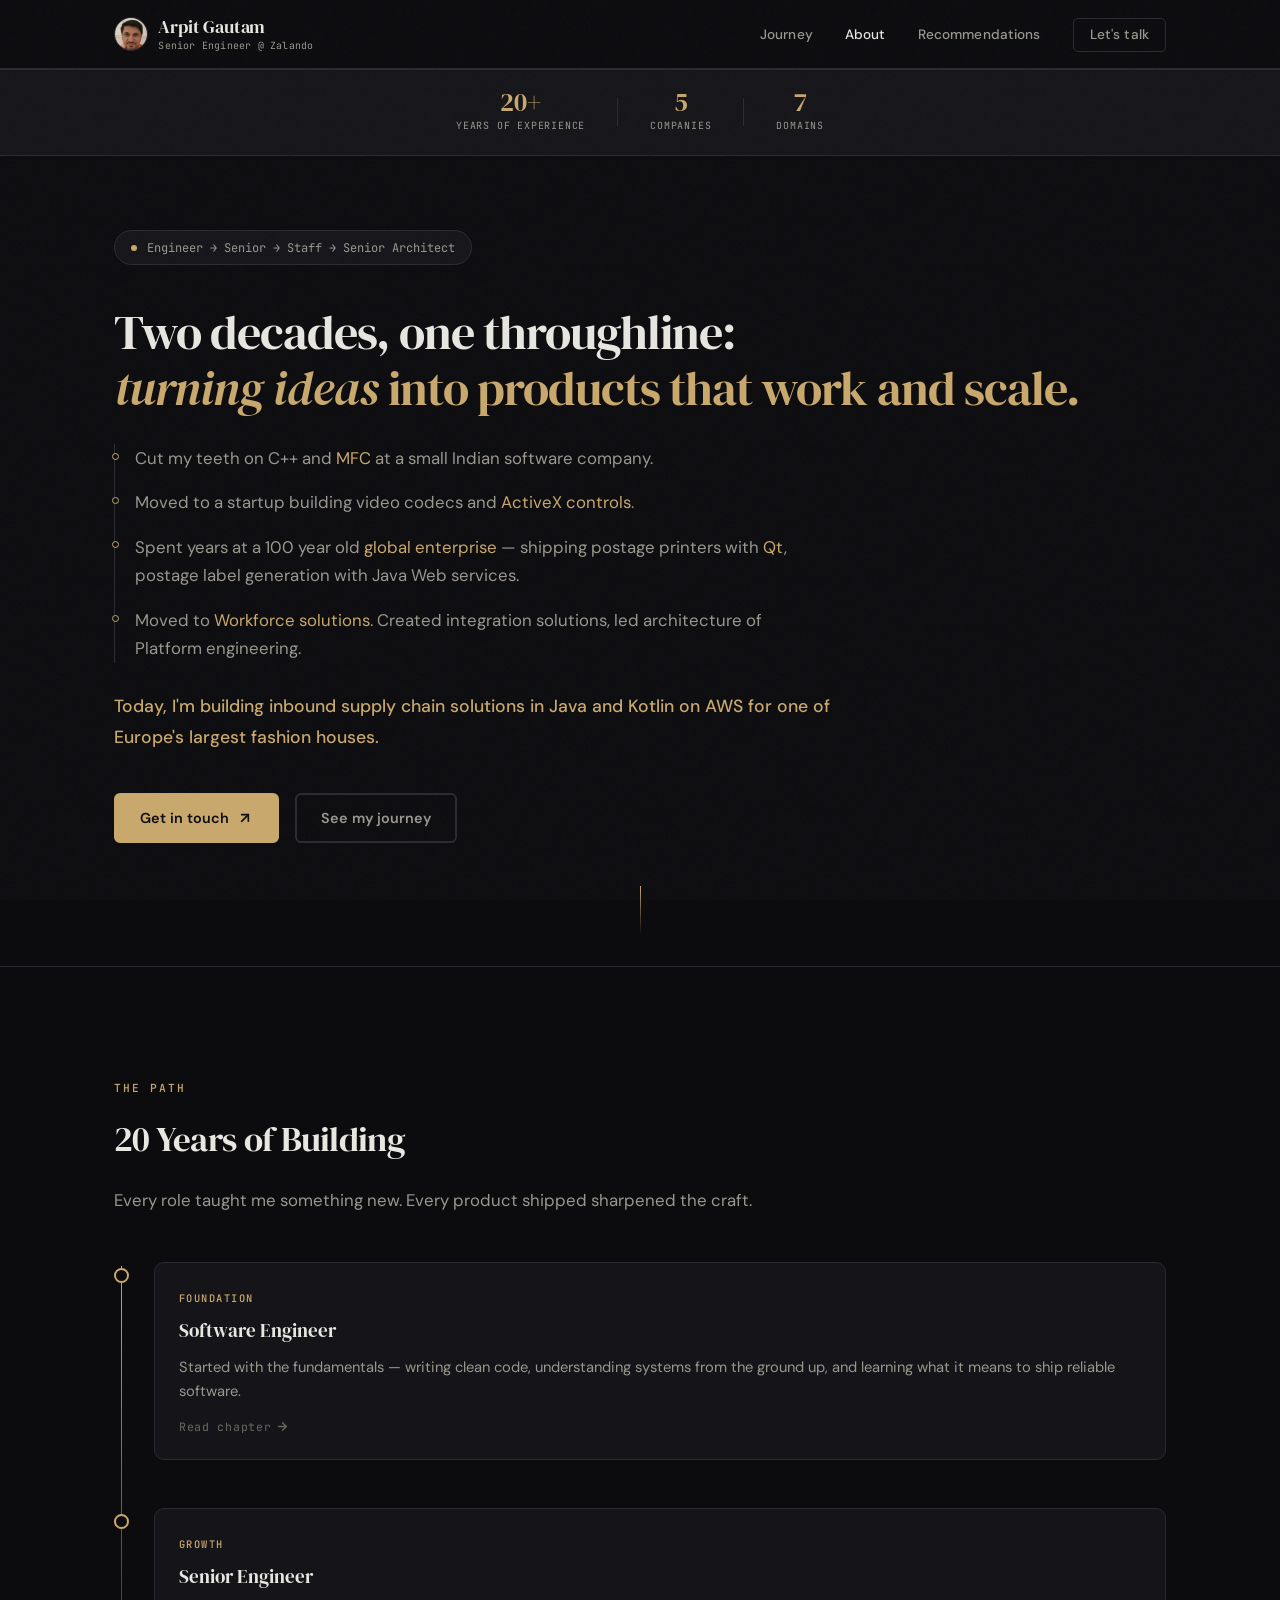
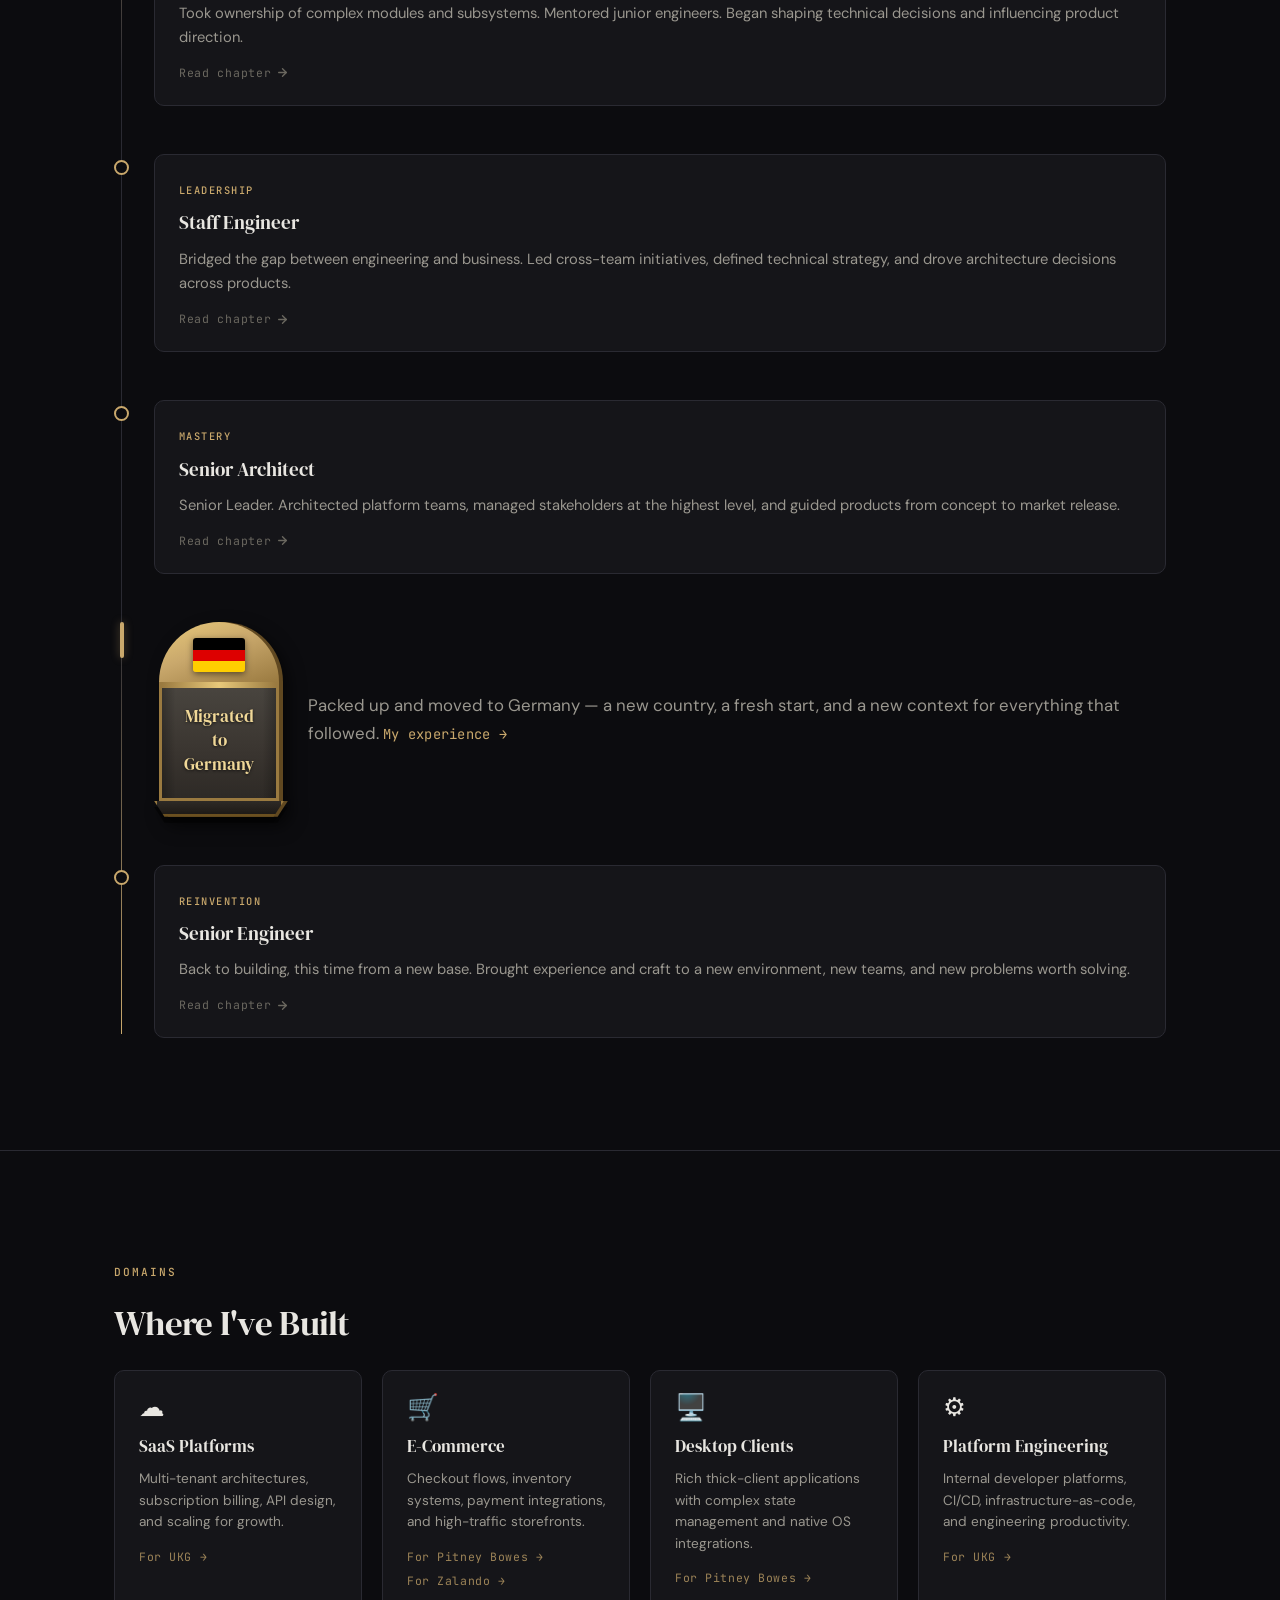
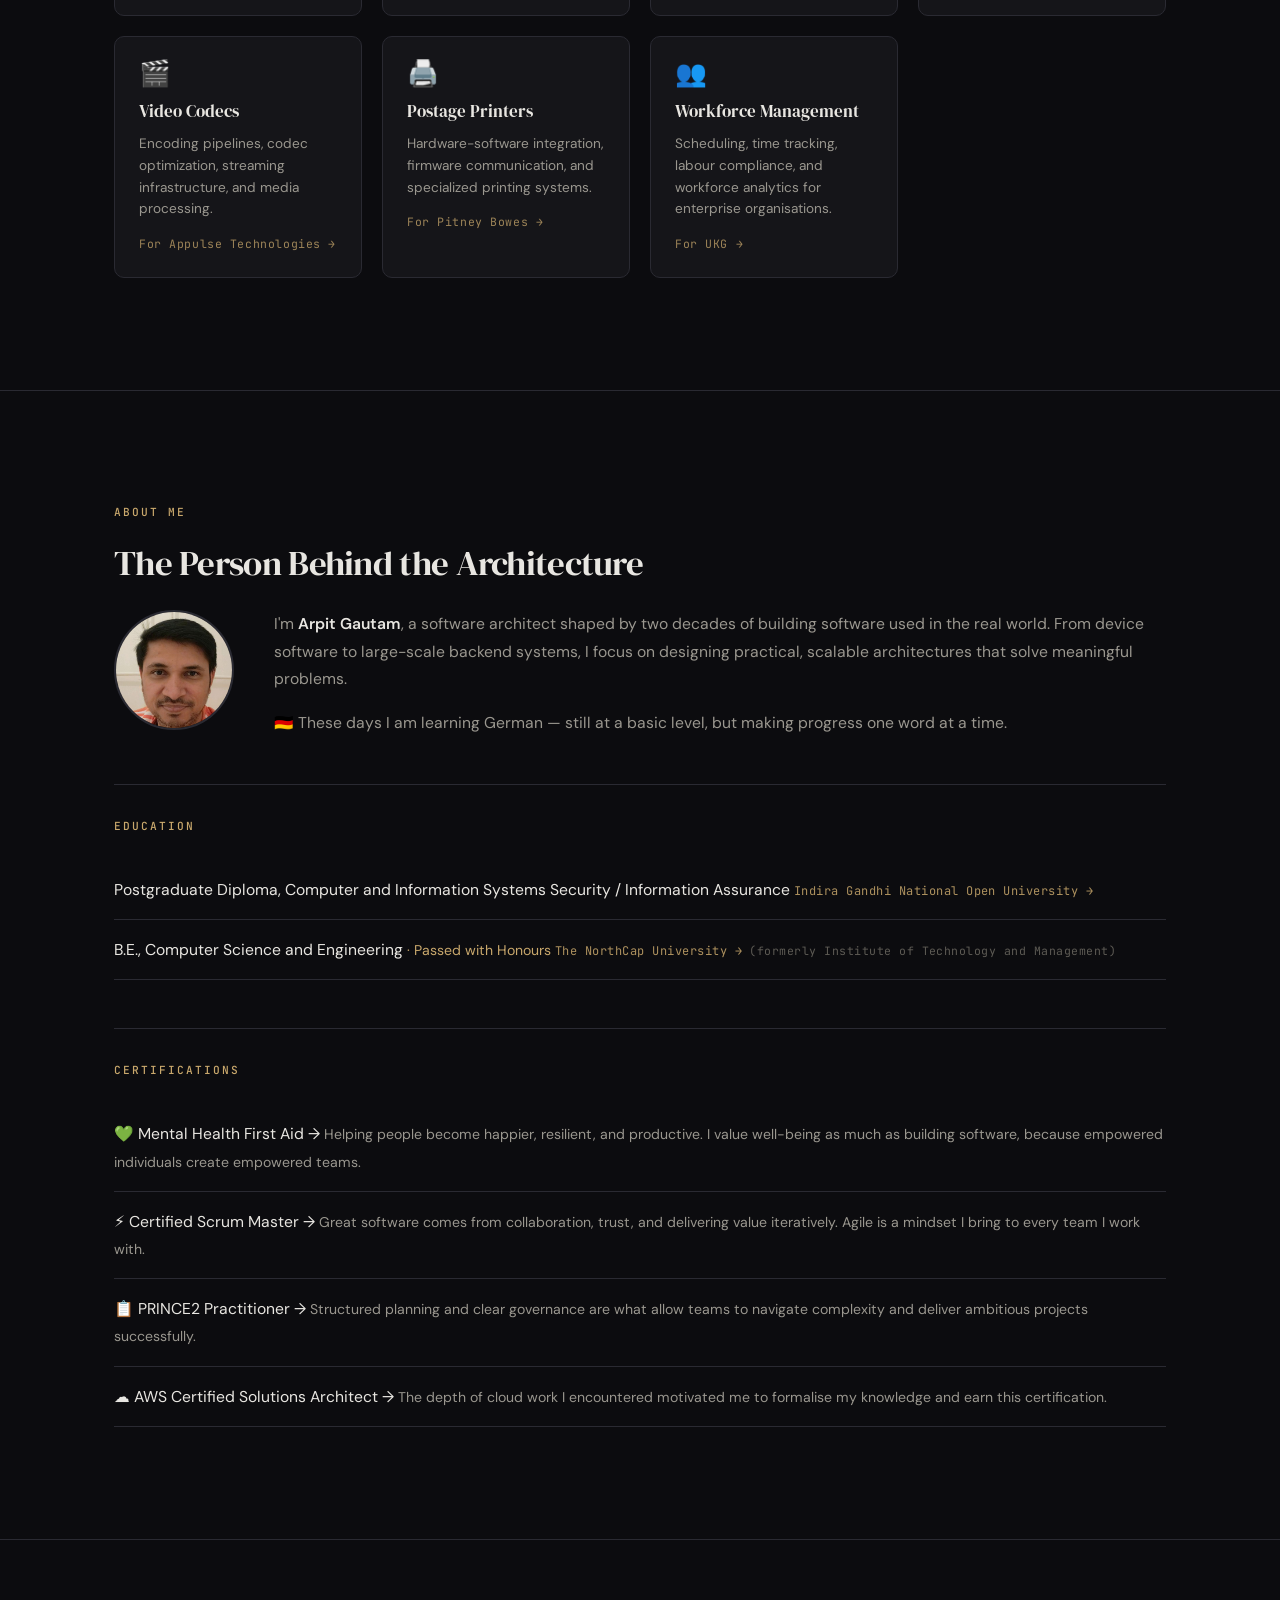
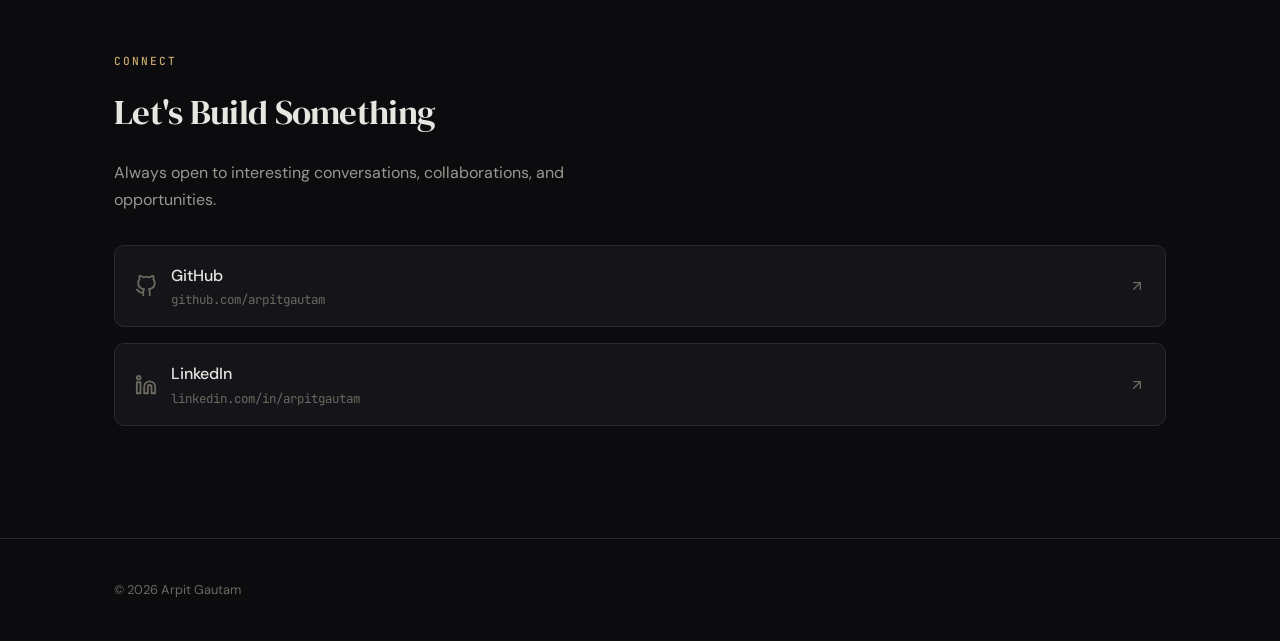
==== commit d40d787d: "versioned" ====
--- a/index.html
+++ b/index.html
@@ -22,7 +22,7 @@
     rel="stylesheet"
   />
 
-  <link rel="stylesheet" href="style.css" />
+  <link rel="stylesheet" href="style.css?v=1" />
 </head>
 <body>
 
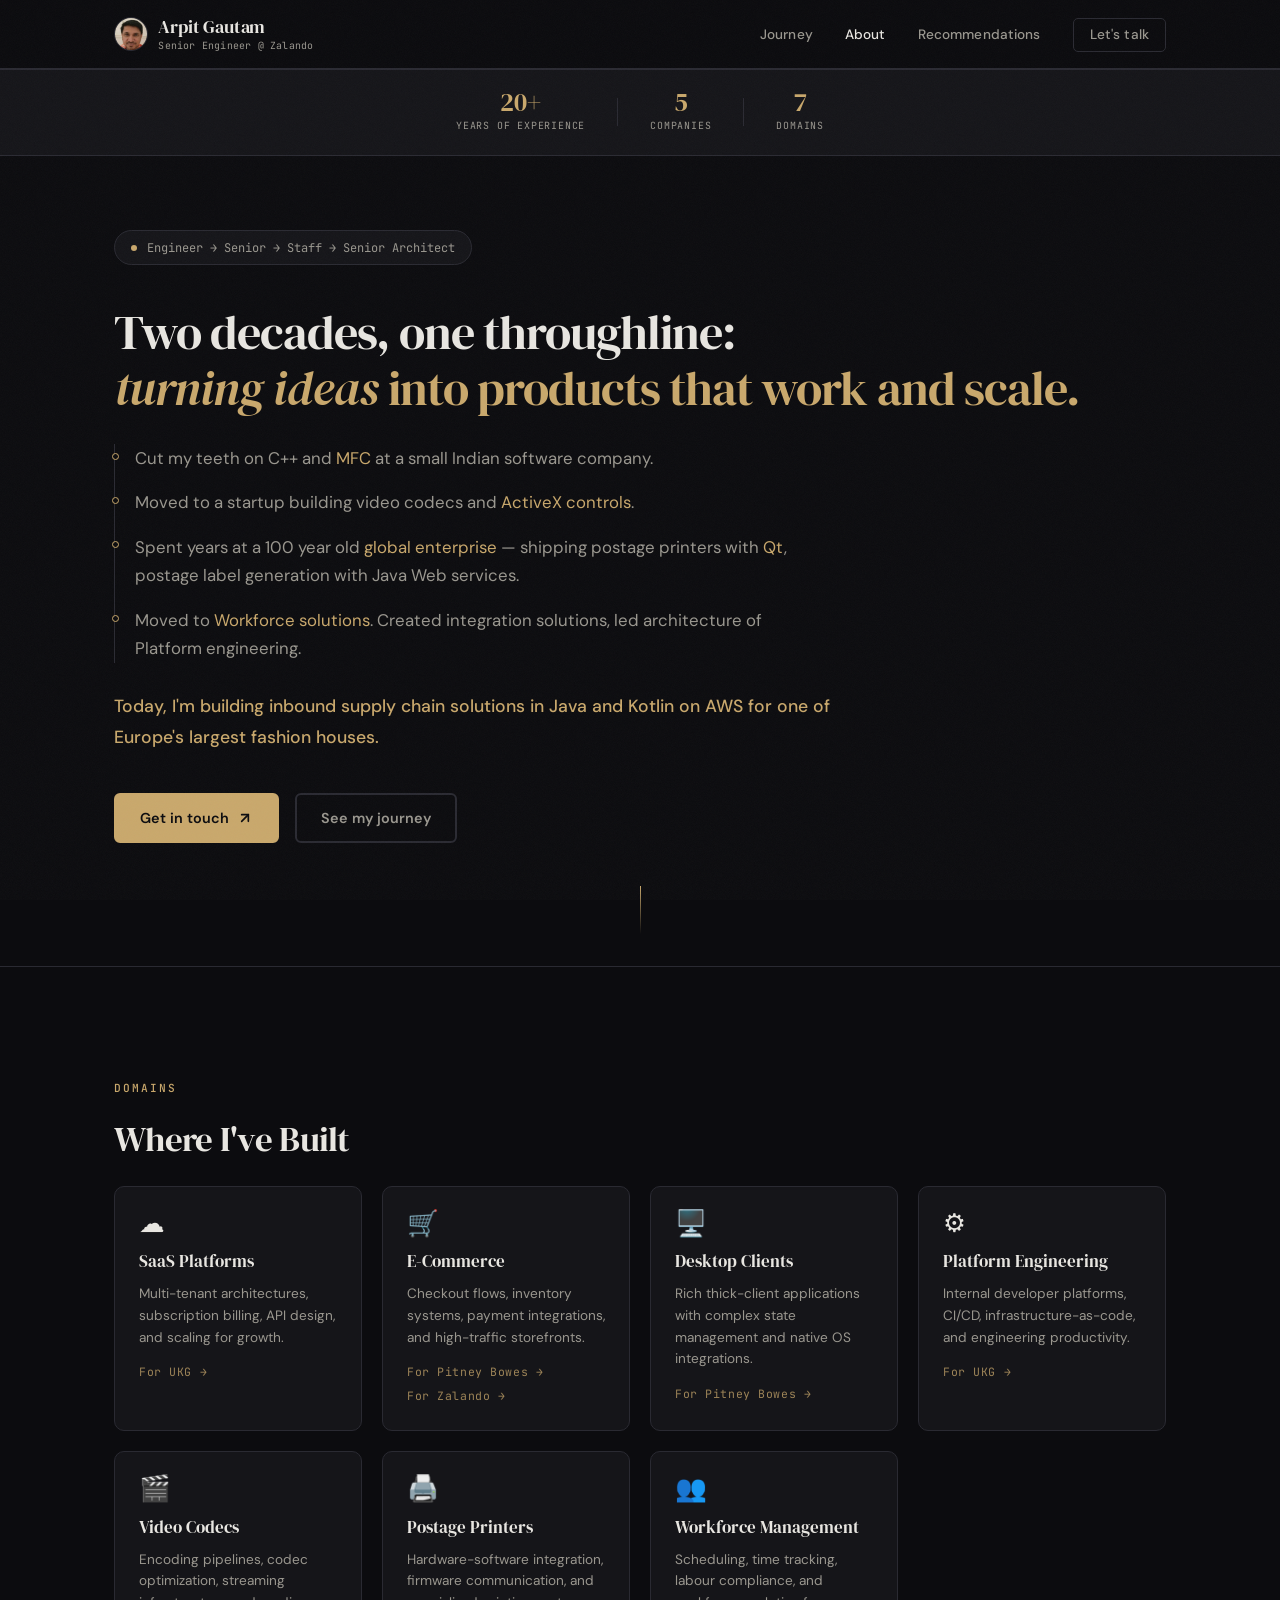
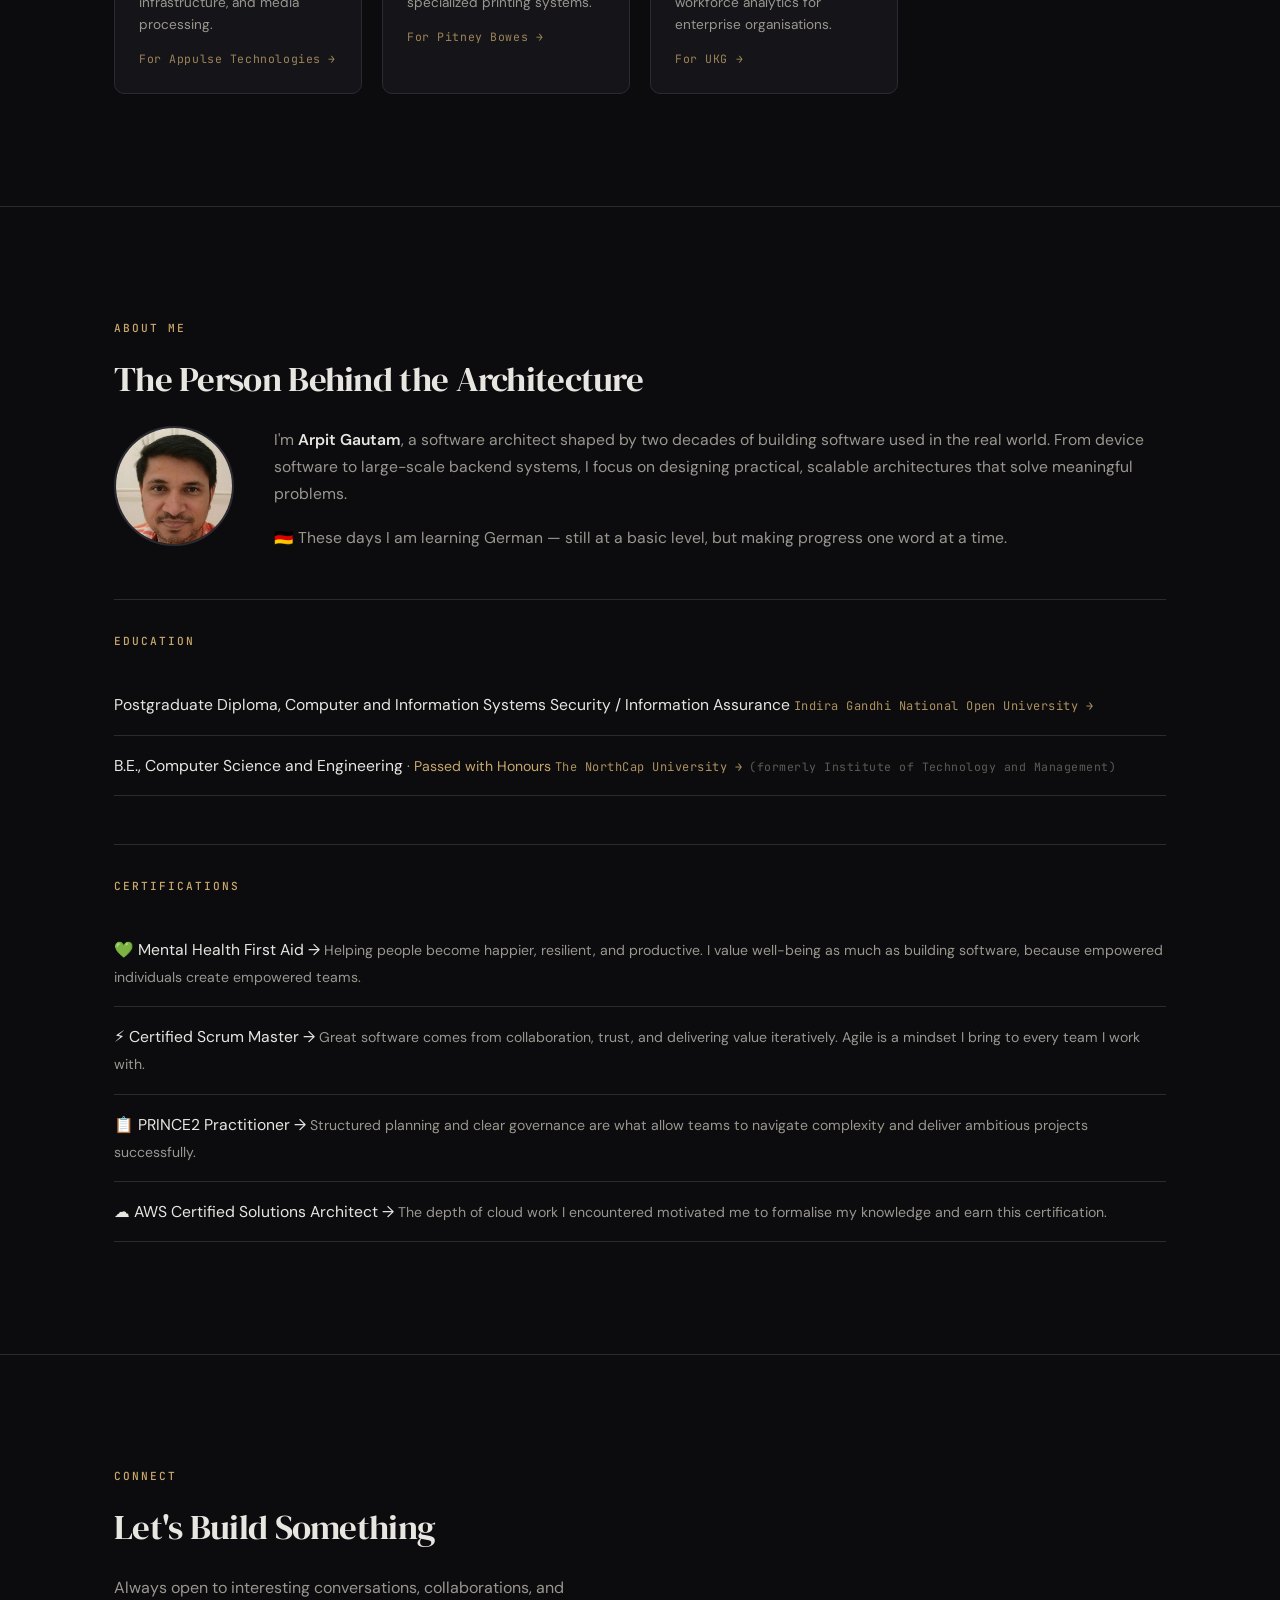
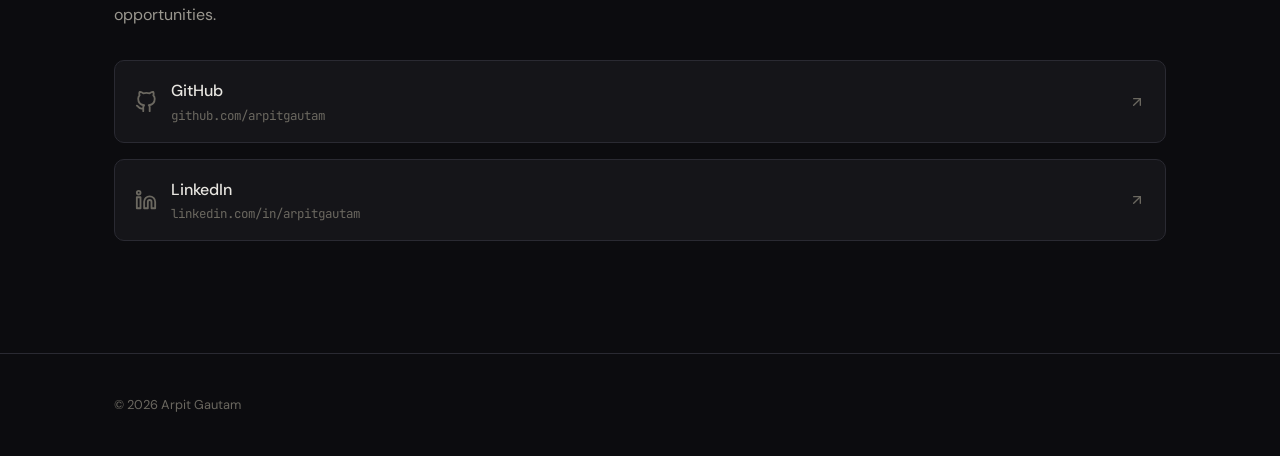
==== commit 93e5b0da: "moved path to its page" ====
--- a/index.html
+++ b/index.html
@@ -22,7 +22,7 @@
     rel="stylesheet"
   />
 
-  <link rel="stylesheet" href="style.css?v=1" />
+  <link rel="stylesheet" href="style.css?v=1.1" />
 </head>
 <body>
 
@@ -40,7 +40,7 @@
         </span>
       </a>
       <ul class="nav-links">
-        <li><a href="#journey">Journey</a></li>
+        <li><a href="journey.html">Journey</a></li>
         <li><a href="#about">About</a></li>
         <li><a href="https://www.linkedin.com/in/arpitgautam/details/recommendations/?detailScreenTabIndex=0" target="_blank" rel="noopener noreferrer">Recommendations</a></li>
         <li><a href="#contact" class="nav-cta">Let's talk</a></li>
@@ -93,94 +93,11 @@
             Get in touch
             <svg width="16" height="16" viewBox="0 0 24 24" fill="none" stroke="currentColor" stroke-width="2.5" stroke-linecap="round" stroke-linejoin="round"><line x1="7" y1="17" x2="17" y2="7"/><polyline points="7 7 17 7 17 17"/></svg>
           </a>
-          <a href="#journey" class="btn btn-ghost">See my journey</a>
+          <a href="journey.html" class="btn btn-ghost">See my journey</a>
         </div>
       </div>
       <div class="hero-scroll-hint" aria-hidden="true">
         <div class="scroll-line"></div>
-      </div>
-    </section>
-
-    <!-- ── Journey / Career Timeline ─────────────────────── -->
-    <section id="journey">
-      <div class="container">
-        <p class="section-label">The path</p>
-        <h2 class="section-title">20 Years of Building</h2>
-        <p class="section-intro">Every role taught me something new. Every product shipped sharpened the craft.</p>
-
-        <div class="timeline">
-          <div class="timeline-item">
-            <div class="timeline-marker"></div>
-            <a href="software-engineer.html" class="timeline-content timeline-content--link">
-              <span class="timeline-tag">Foundation</span>
-              <h3>Software Engineer</h3>
-              <p>Started with the fundamentals — writing clean code, understanding systems from the ground up, and learning what it means to ship reliable software.</p>
-              <span class="timeline-read-more">Read chapter <svg width="13" height="13" viewBox="0 0 24 24" fill="none" stroke="currentColor" stroke-width="2.5" stroke-linecap="round" stroke-linejoin="round"><line x1="5" y1="12" x2="19" y2="12"/><polyline points="12 5 19 12 12 19"/></svg></span>
-            </a>
-          </div>
-
-          <div class="timeline-item">
-            <div class="timeline-marker"></div>
-            <a href="senior-engineer.html" class="timeline-content timeline-content--link">
-              <span class="timeline-tag">Growth</span>
-              <h3>Senior Engineer</h3>
-              <p>Took ownership of complex modules and subsystems. Mentored junior engineers. Began shaping technical decisions and influencing product direction.</p>
-              <span class="timeline-read-more">Read chapter <svg width="13" height="13" viewBox="0 0 24 24" fill="none" stroke="currentColor" stroke-width="2.5" stroke-linecap="round" stroke-linejoin="round"><line x1="5" y1="12" x2="19" y2="12"/><polyline points="12 5 19 12 12 19"/></svg></span>
-            </a>
-          </div>
-
-          <div class="timeline-item">
-            <div class="timeline-marker"></div>
-            <a href="staff-engineer.html" class="timeline-content timeline-content--link">
-              <span class="timeline-tag">Leadership</span>
-              <h3>Staff Engineer</h3>
-              <p>Bridged the gap between engineering and business. Led cross-team initiatives, defined technical strategy, and drove architecture decisions across products.</p>
-              <span class="timeline-read-more">Read chapter <svg width="13" height="13" viewBox="0 0 24 24" fill="none" stroke="currentColor" stroke-width="2.5" stroke-linecap="round" stroke-linejoin="round"><line x1="5" y1="12" x2="19" y2="12"/><polyline points="12 5 19 12 12 19"/></svg></span>
-            </a>
-          </div>
-
-          <div class="timeline-item">
-            <div class="timeline-marker"></div>
-            <a href="senior-architect.html" class="timeline-content timeline-content--link">
-              <span class="timeline-tag">Mastery</span>
-              <h3>Senior Architect</h3>
-              <p>Senior Leader. Architected platform teams, managed stakeholders at the highest level, and guided products from concept to market release.</p>
-              <span class="timeline-read-more">Read chapter <svg width="13" height="13" viewBox="0 0 24 24" fill="none" stroke="currentColor" stroke-width="2.5" stroke-linecap="round" stroke-linejoin="round"><line x1="5" y1="12" x2="19" y2="12"/><polyline points="12 5 19 12 12 19"/></svg></span>
-            </a>
-          </div>
-
-          <div class="timeline-item">
-            <div class="timeline-marker timeline-marker--milestone"></div>
-            <div class="timeline-milestone">
-              <div class="milestone-stone">
-                <div class="milestone-stone-cap">
-                  <div class="milestone-flag">
-                    <div class="flag-stripe flag-black"></div>
-                    <div class="flag-stripe flag-red"></div>
-                    <div class="flag-stripe flag-gold"></div>
-                  </div>
-                </div>
-                <div class="milestone-stone-body">
-                  <span>Migrated</span>
-                  <span>to</span>
-                  <span>Germany</span>
-                </div>
-                <div class="milestone-stone-foot"></div>
-              </div>
-              <p class="milestone-desc">Packed up and moved to Germany — a new country, a fresh start, and a new context for everything that followed. <a href="https://medium.com/@arpit.gautam_96869/migrating-from-india-to-germany-6c5b6daa8269" target="_blank" rel="noopener noreferrer" class="inline-link">My experience →</a></p>
-            </div>
-          </div>
-
-          <div class="timeline-item">
-            <div class="timeline-marker"></div>
-            <a href="senior-engineer-de.html" class="timeline-content timeline-content--link">
-              <span class="timeline-tag">Reinvention</span>
-              <h3>Senior Engineer</h3>
-              <p>Back to building, this time from a new base. Brought experience and craft to a new environment, new teams, and new problems worth solving.</p>
-              <span class="timeline-read-more">Read chapter <svg width="13" height="13" viewBox="0 0 24 24" fill="none" stroke="currentColor" stroke-width="2.5" stroke-linecap="round" stroke-linejoin="round"><line x1="5" y1="12" x2="19" y2="12"/><polyline points="12 5 19 12 12 19"/></svg></span>
-            </a>
-          </div>
-        </div>
       </div>
     </section>
 
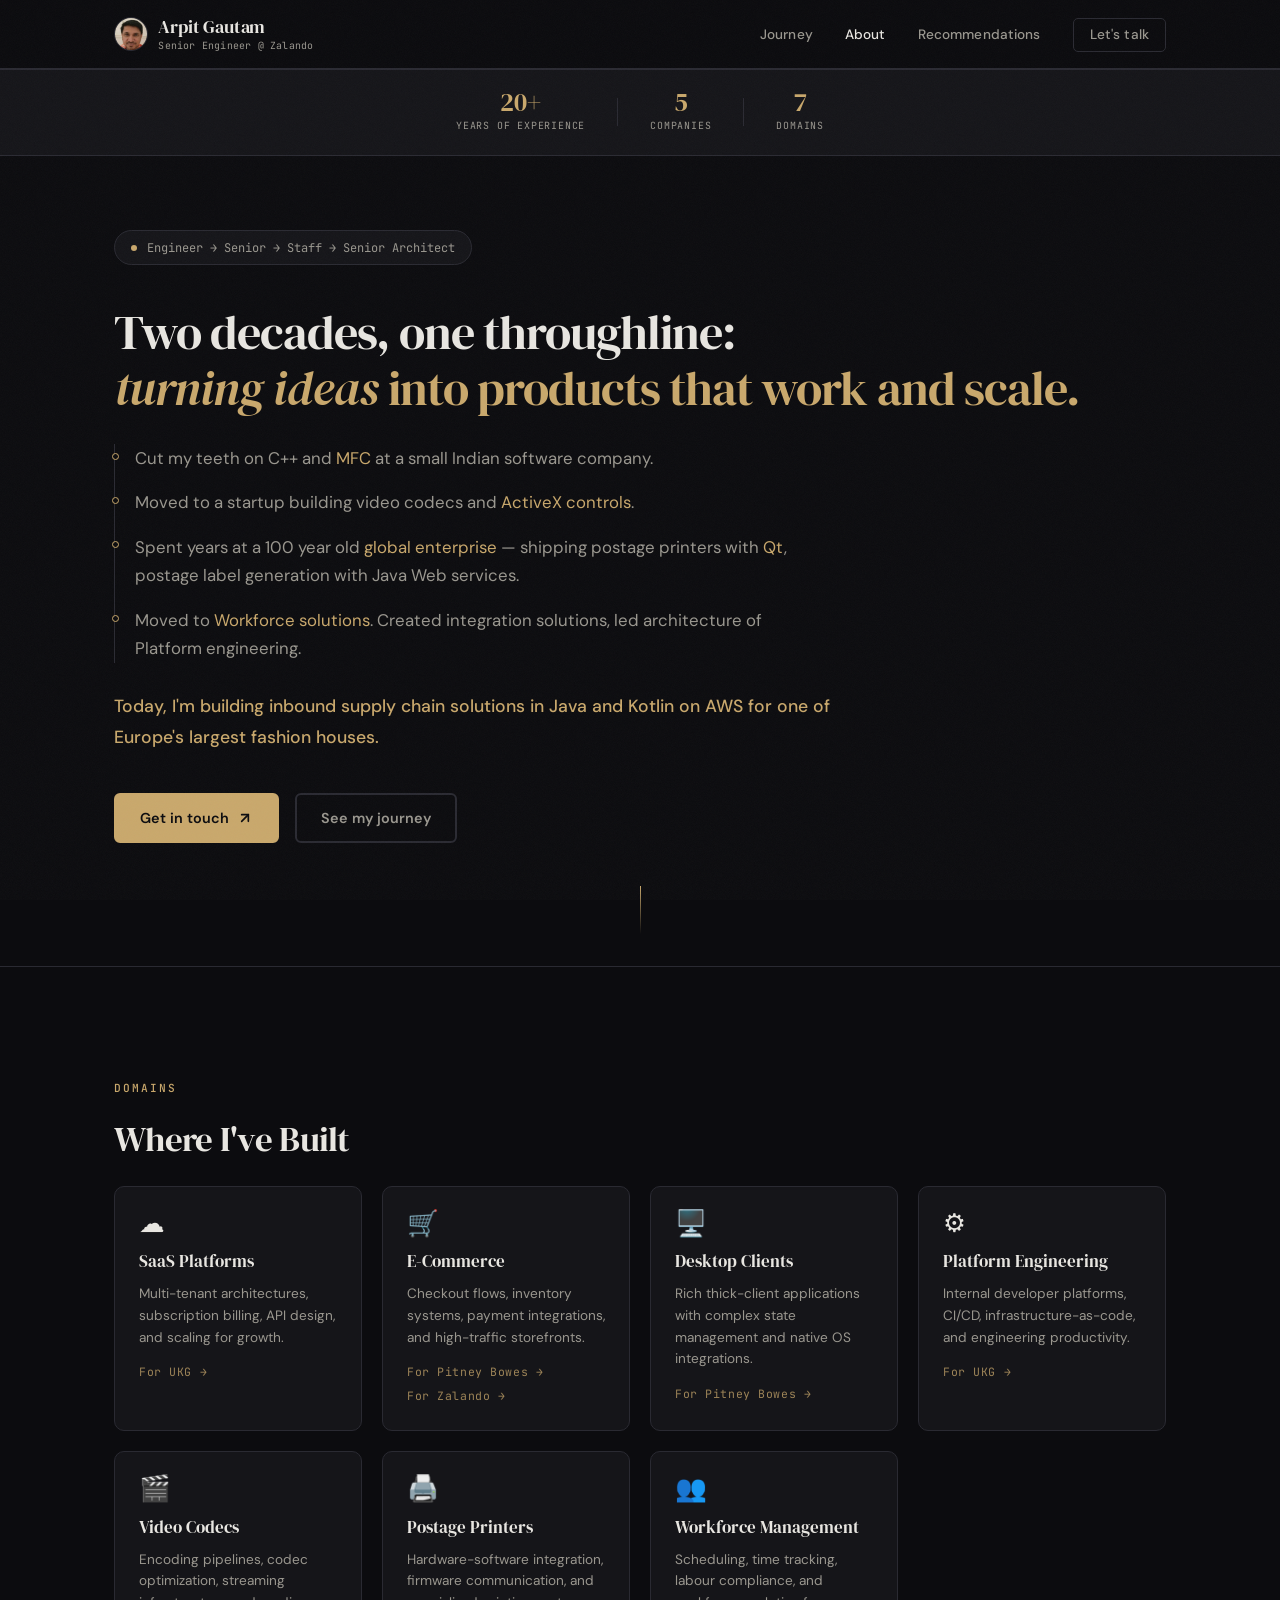
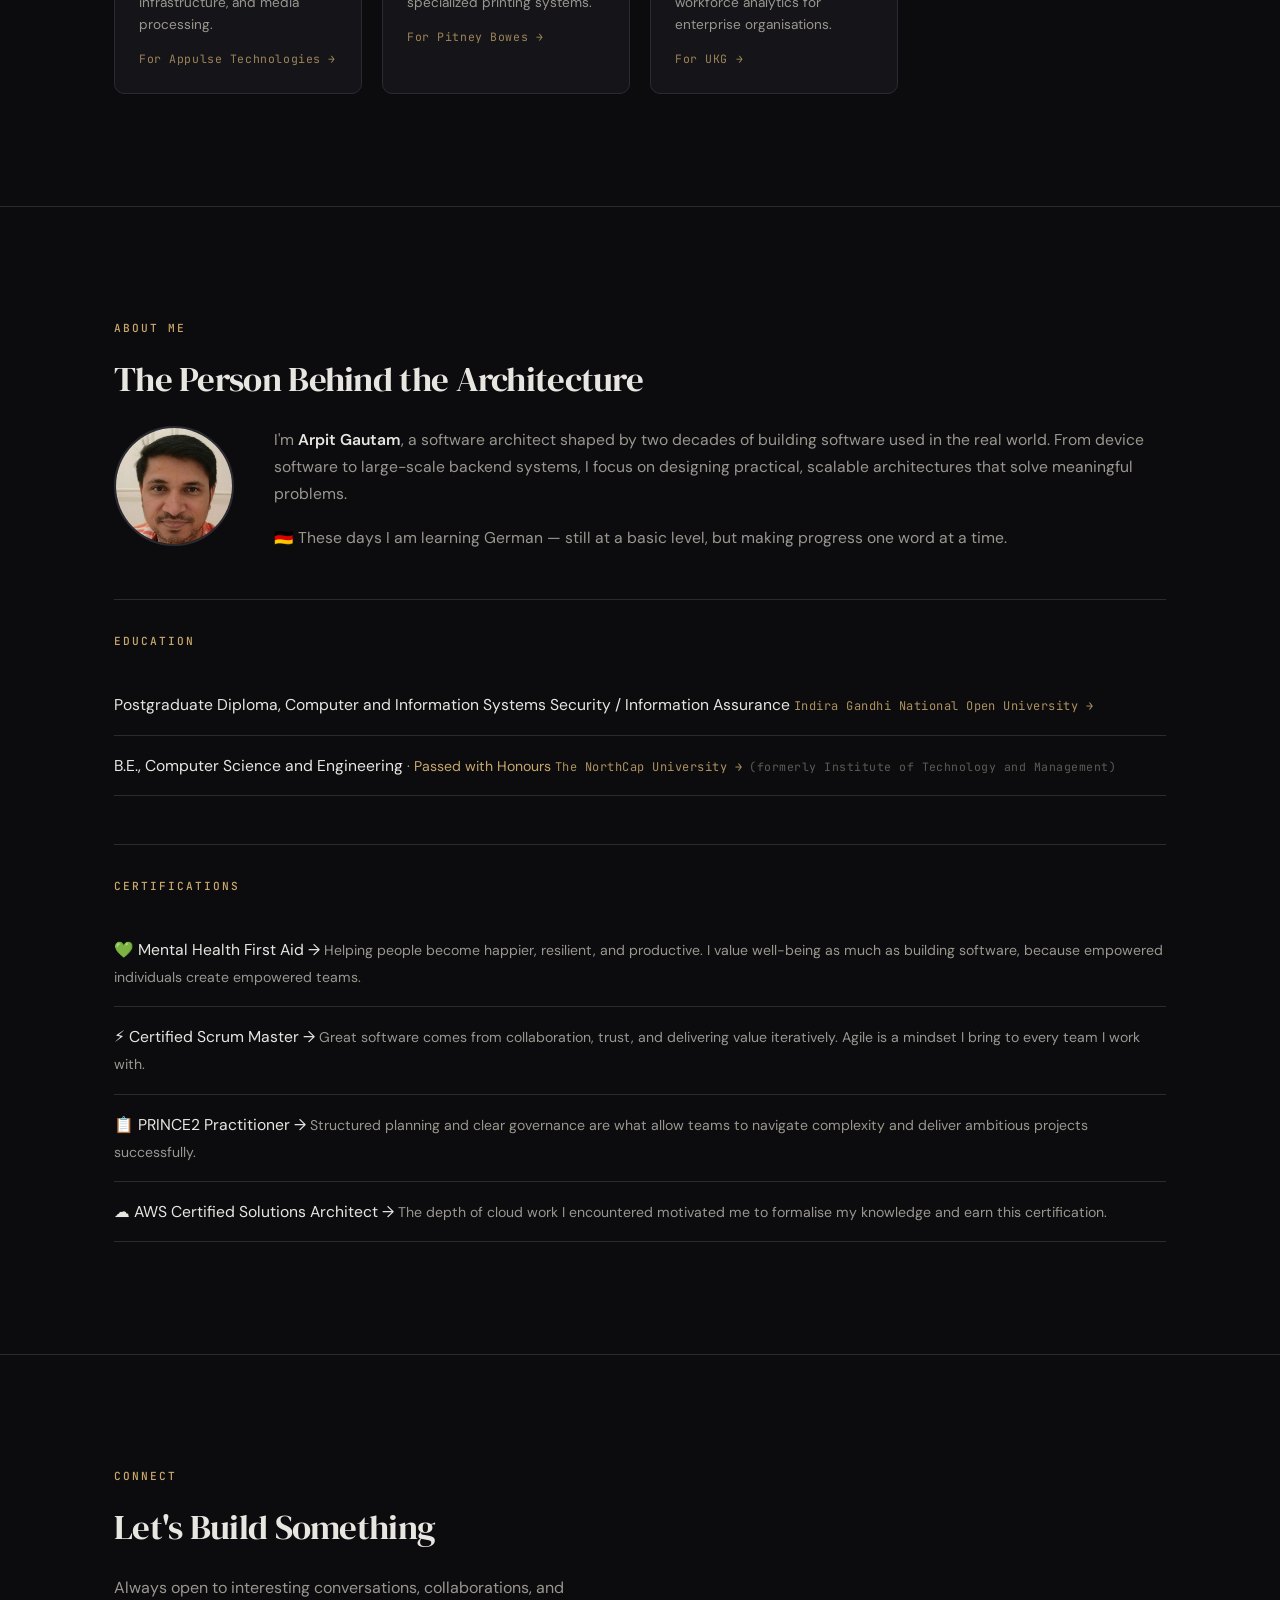
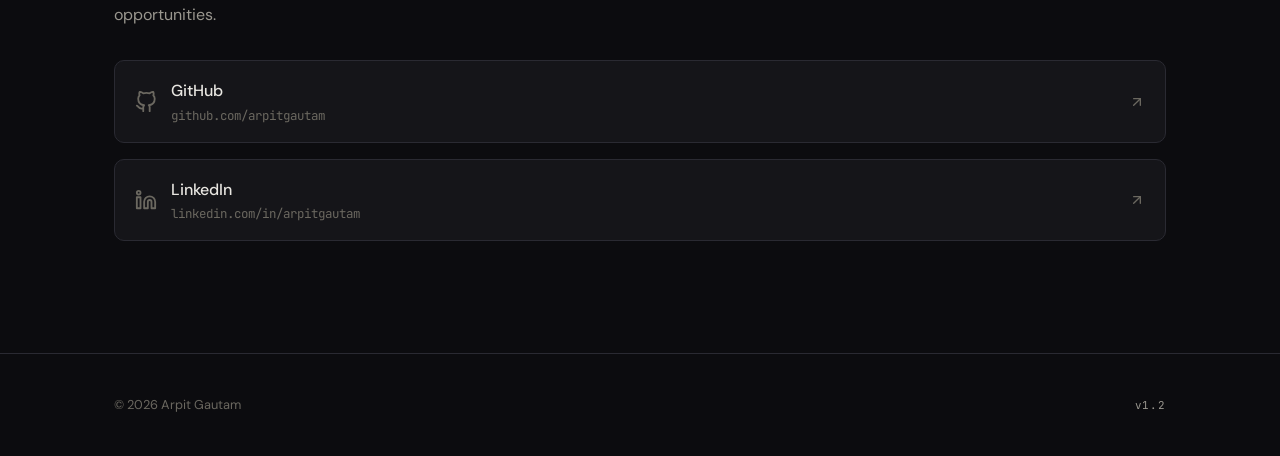
==== commit 5c1c97cb: "added version to footer" ====
--- a/index.html
+++ b/index.html
@@ -22,7 +22,7 @@
     rel="stylesheet"
   />
 
-  <link rel="stylesheet" href="style.css?v=1.1" />
+  <link rel="stylesheet" href="style.css?v=1.2" />
 </head>
 <body>
 
@@ -292,6 +292,7 @@
   <footer>
     <div class="container footer-inner">
       <p>© 2026 Arpit Gautam</p>
+      <p class="footer-version">v1.2</p>
     </div>
   </footer>
 
--- a/style.css
+++ b/style.css
@@ -1107,6 +1107,13 @@
   letter-spacing: 0.02em;
 }
 
+.footer-version {
+  font-family: var(--font-mono);
+  font-size: 0.68rem;
+  letter-spacing: 0.08em;
+  color: var(--color-muted);
+}
+
 /* ── Responsive ────────────────────────────────────────────── */
 @media (max-width: 600px) {
   :root {
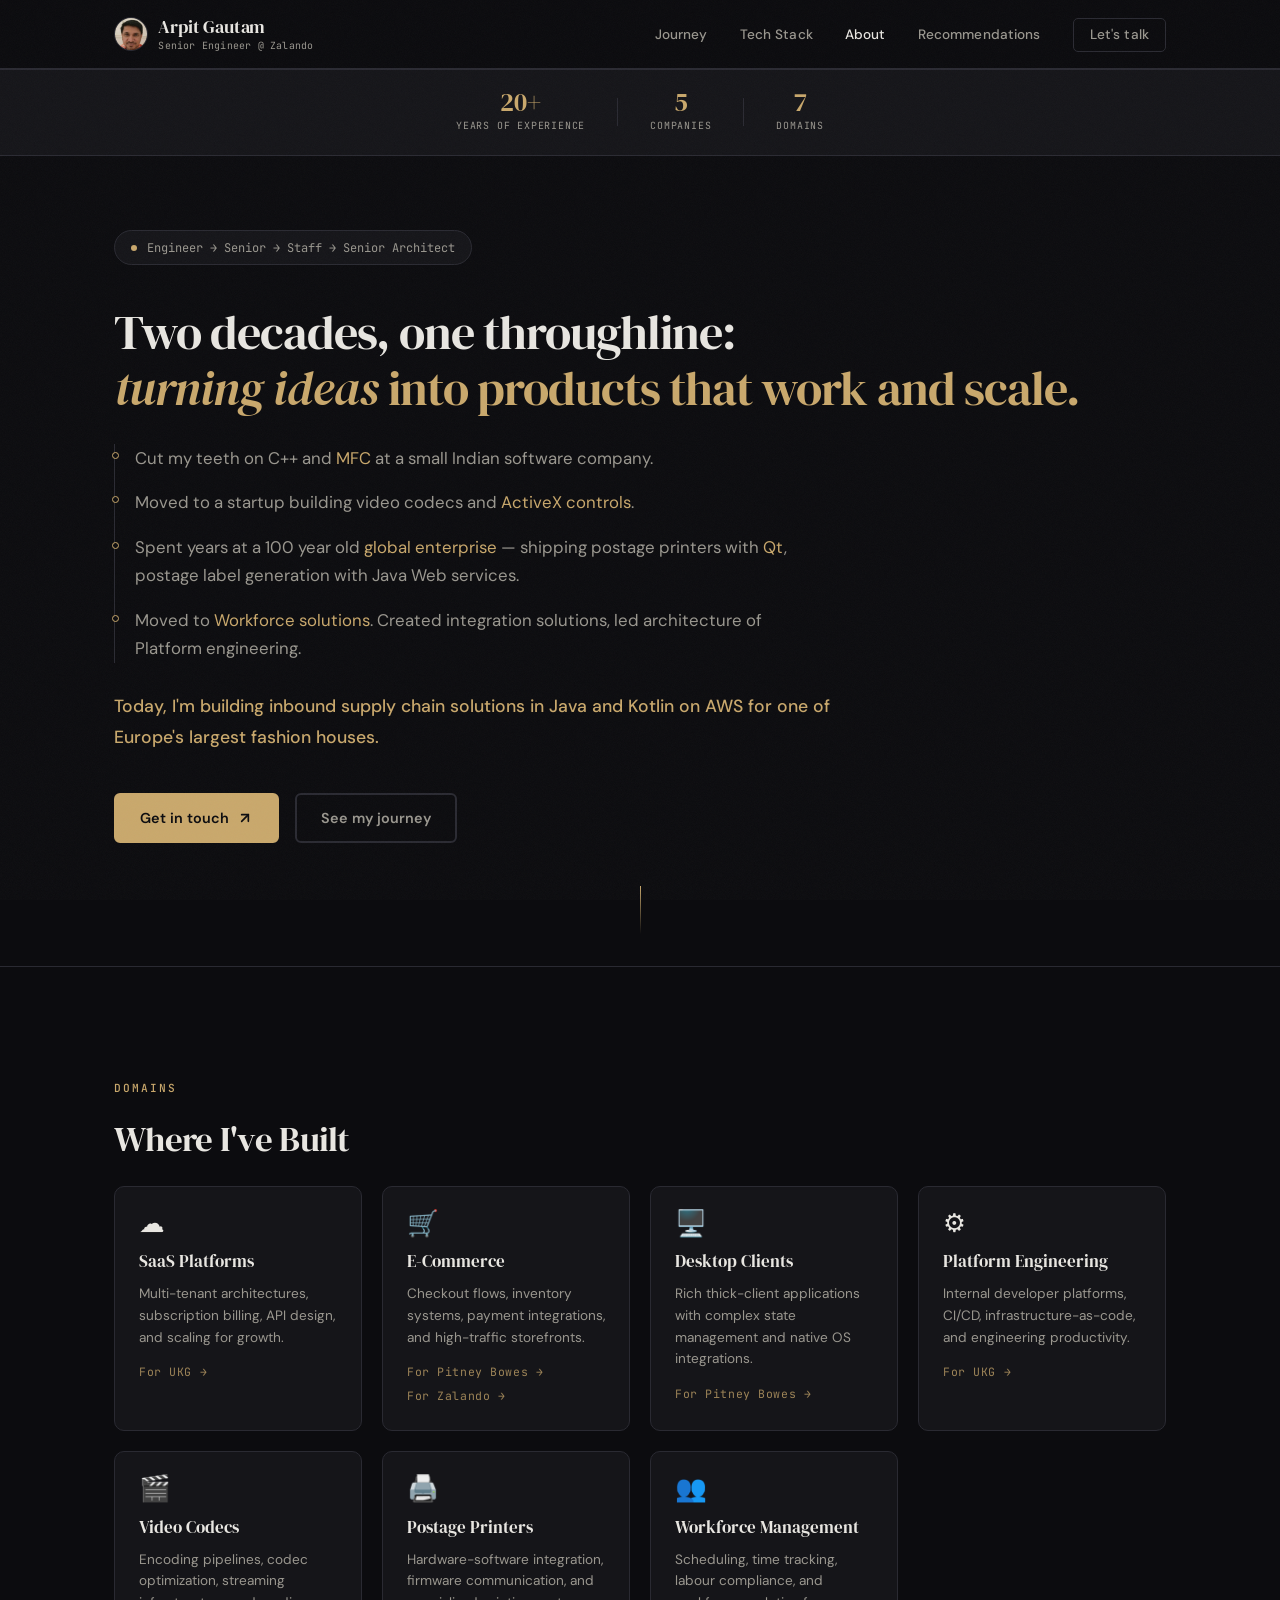
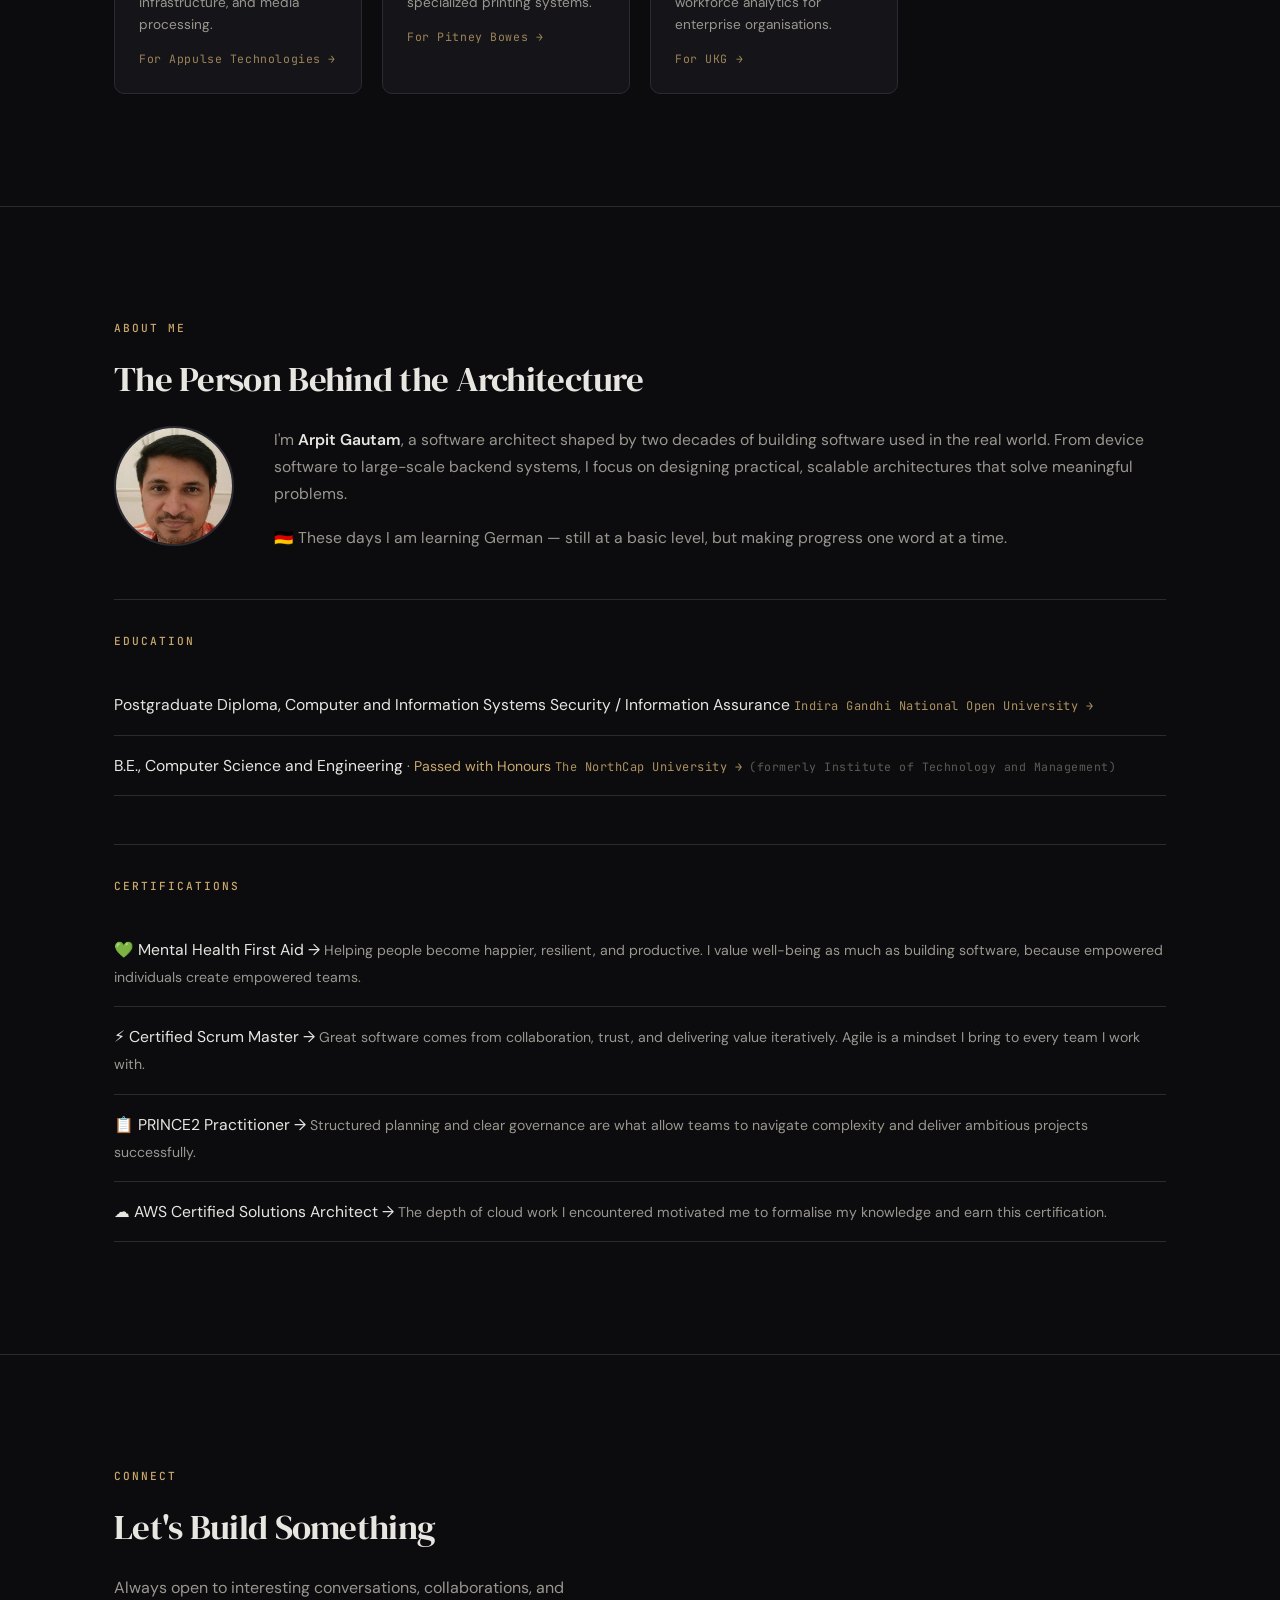
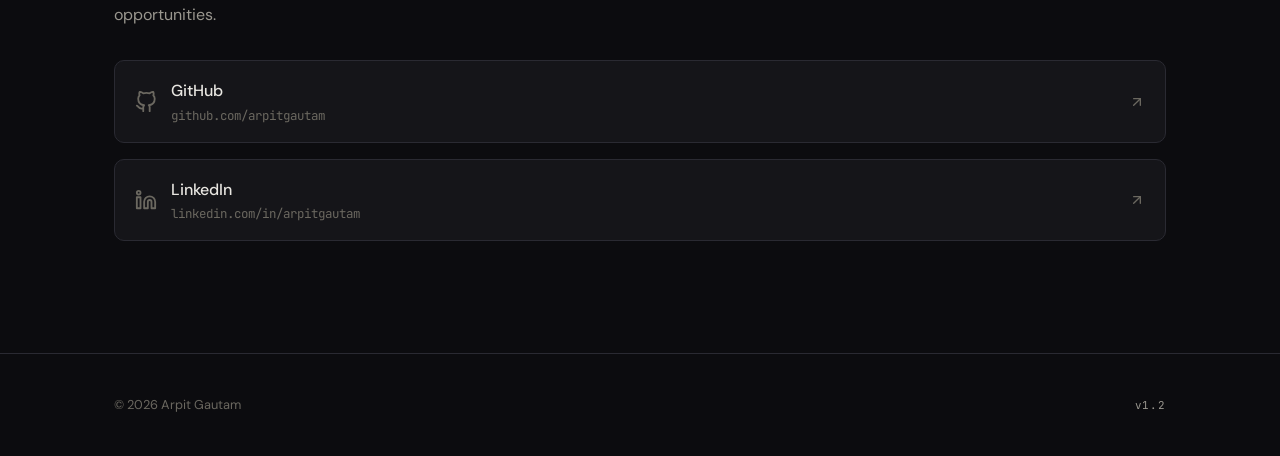
==== commit e432aa69: "techs added" ====
--- a/index.html
+++ b/index.html
@@ -41,6 +41,7 @@
       </a>
       <ul class="nav-links">
         <li><a href="journey.html">Journey</a></li>
+        <li><a href="tech.html">Tech Stack</a></li>
         <li><a href="#about">About</a></li>
         <li><a href="https://www.linkedin.com/in/arpitgautam/details/recommendations/?detailScreenTabIndex=0" target="_blank" rel="noopener noreferrer">Recommendations</a></li>
         <li><a href="#contact" class="nav-cta">Let's talk</a></li>
